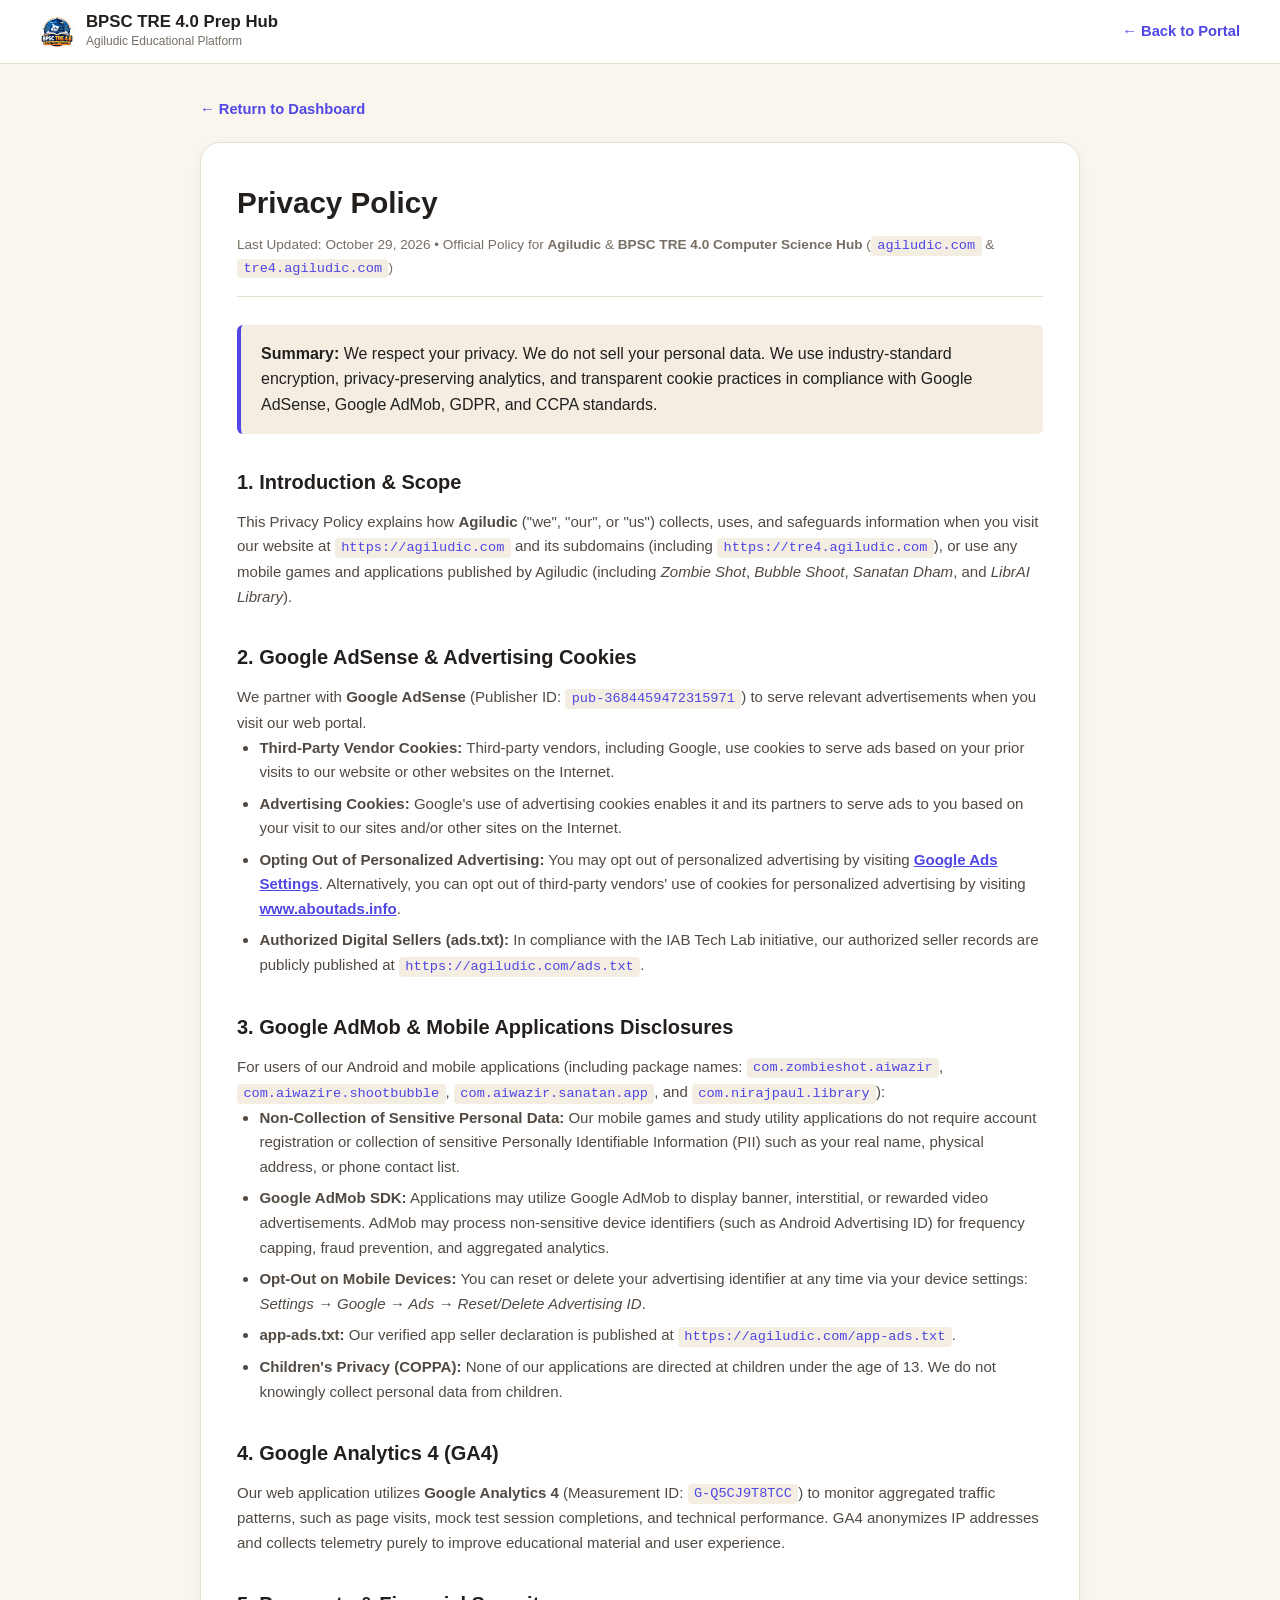
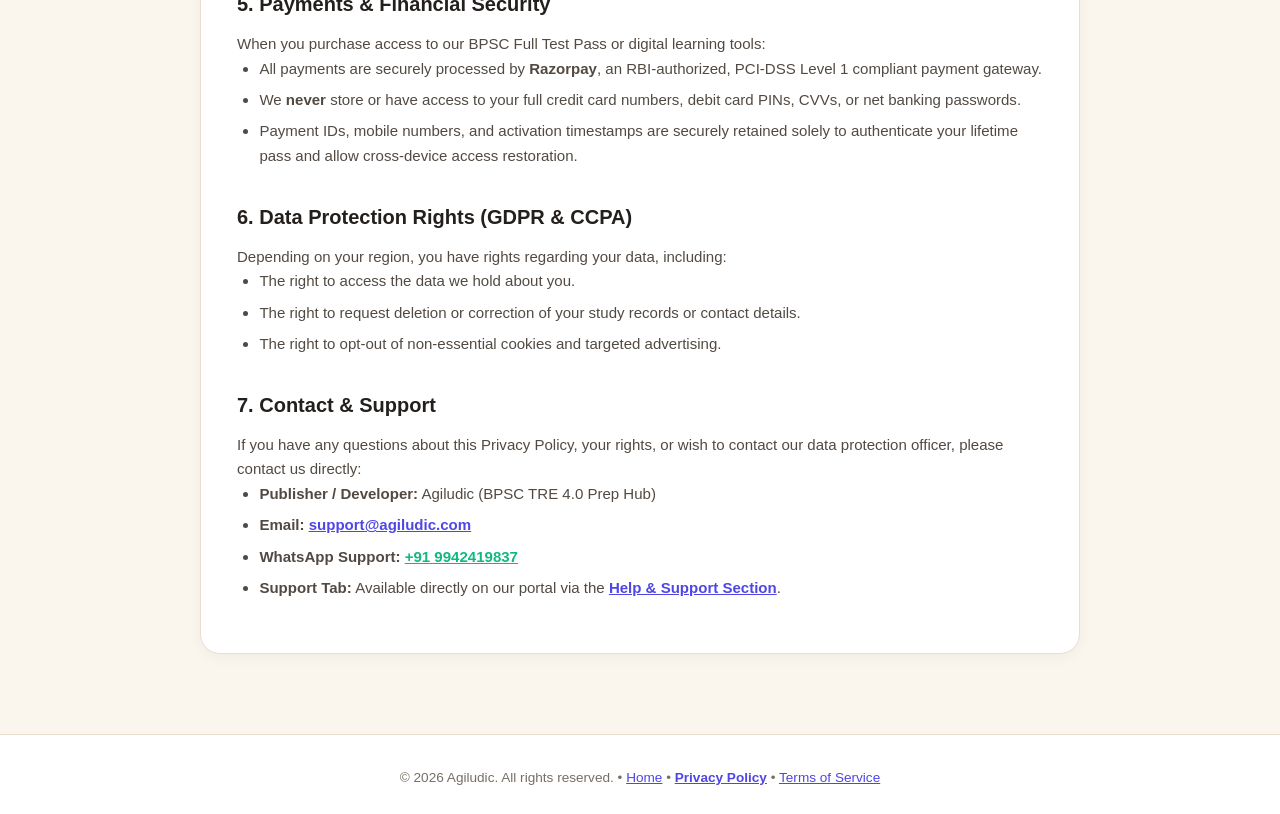
==== privacy.html @ 59f4d2ea "Add Privacy Policy, Terms & Conditions, app-ads.txt, and footer legal links for AdSense & AdMob comp" ====
<!DOCTYPE html>
<html lang="en" data-theme="warm">
<head>
  <meta charset="UTF-8">
  <meta name="viewport" content="width=device-width, initial-scale=1.0">
  <title>Privacy Policy — BPSC TRE 4.0 Prep Hub & Agiludic</title>
  <meta name="description" content="Privacy Policy, Google AdSense, AdMob, GDPR, and cookie disclosures for BPSC TRE 4.0 Computer Science Hub and Agiludic digital platforms.">
  <meta name="robots" content="index, follow">
  <link rel="canonical" href="https://tre4.agiludic.com/privacy.html">

  <!-- Google AdSense Verification Tag -->
  <script async src="https://pagead2.googlesyndication.com/pagead/js/adsbygoogle.js?client=ca-pub-3684459472315971"
       crossorigin="anonymous"></script>

  <!-- Google Analytics 4 (GA4) -->
  <script async src="https://www.googletagmanager.com/gtag/js?id=G-Q5CJ9T8TCC"></script>
  <script>
    window.dataLayer = window.dataLayer || [];
    function gtag(){dataLayer.push(arguments);}
    gtag('js', new Date());
    gtag('config', 'G-Q5CJ9T8TCC');
  </script>

  <link rel="icon" type="image/jpeg" href="assets/logo.jpg">
  <link rel="stylesheet" href="css/style.css">
  <style>
    .legal-container {
      max-width: 920px;
      margin: 2rem auto;
      padding: 0 1.25rem 3rem 1.25rem;
    }
    .legal-card {
      background: var(--bg-card);
      border: 1px solid var(--border-color);
      border-radius: var(--radius-lg, 12px);
      padding: 2.25rem;
      box-shadow: 0 4px 14px rgba(0,0,0,0.04);
    }
    .legal-card h1 {
      font-size: 1.85rem;
      font-weight: 800;
      color: var(--text-primary);
      margin-top: 0;
      margin-bottom: 0.5rem;
    }
    .legal-card .meta {
      font-size: 0.85rem;
      color: var(--text-muted);
      margin-bottom: 1.75rem;
      padding-bottom: 1rem;
      border-bottom: 1px solid var(--border-color);
    }
    .legal-card h2 {
      font-size: 1.25rem;
      font-weight: 700;
      color: var(--text-primary);
      margin-top: 2rem;
      margin-bottom: 0.75rem;
      display: flex;
      align-items: center;
      gap: 0.5rem;
    }
    .legal-card h3 {
      font-size: 1.05rem;
      font-weight: 600;
      color: var(--text-primary);
      margin-top: 1.25rem;
      margin-bottom: 0.4rem;
    }
    .legal-card p, .legal-card li {
      font-size: 0.94rem;
      line-height: 1.65;
      color: var(--text-secondary);
    }
    .legal-card ul {
      padding-left: 1.4rem;
      margin-bottom: 1rem;
    }
    .legal-card li {
      margin-bottom: 0.4rem;
    }
    .legal-card code {
      background: var(--bg-tertiary);
      padding: 0.15rem 0.4rem;
      border-radius: 4px;
      font-size: 0.85rem;
      color: var(--accent-primary);
    }
    .callout-box {
      background: var(--bg-tertiary);
      border-left: 4px solid var(--accent-primary);
      padding: 1rem 1.25rem;
      border-radius: 6px;
      margin: 1.25rem 0;
    }
    .back-nav-btn {
      display: inline-flex;
      align-items: center;
      gap: 0.5rem;
      color: var(--accent-primary);
      text-decoration: none;
      font-weight: 700;
      font-size: 0.92rem;
      margin-bottom: 1.25rem;
    }
    .back-nav-btn:hover {
      text-decoration: underline;
    }
  </style>
</head>
<body>

  <!-- Top Navigation Bar -->
  <header class="navbar" style="position: sticky; top: 0; z-index: 100; background: var(--bg-card); border-bottom: 1px solid var(--border-color); padding: 0.75rem 1.5rem;">
    <div style="max-width: 1200px; margin: 0 auto; display: flex; align-items: center; justify-content: space-between;">
      <a href="index.html" style="display: flex; align-items: center; gap: 0.75rem; text-decoration: none; color: var(--text-primary);">
        <img src="assets/logo.jpg" alt="Logo" style="width: 34px; height: 34px; border-radius: 8px; object-fit: cover;">
        <div>
          <div style="font-weight: 800; font-size: 1.05rem; line-height: 1.2;">BPSC TRE 4.0 Prep Hub</div>
          <div style="font-size: 0.75rem; color: var(--text-muted);">Agiludic Educational Platform</div>
        </div>
      </a>
      <a href="index.html" class="back-nav-btn" style="margin-bottom: 0;">&larr; Back to Portal</a>
    </div>
  </header>

  <main class="legal-container">
    <a href="index.html" class="back-nav-btn">&larr; Return to Dashboard</a>

    <div class="legal-card">
      <h1>Privacy Policy</h1>
      <div class="meta">
        Last Updated: October 29, 2026 • Official Policy for <strong>Agiludic</strong> &amp; <strong>BPSC TRE 4.0 Computer Science Hub</strong> (<code>agiludic.com</code> &amp; <code>tre4.agiludic.com</code>)
      </div>

      <div class="callout-box">
        <strong>Summary:</strong> We respect your privacy. We do not sell your personal data. We use industry-standard encryption, privacy-preserving analytics, and transparent cookie practices in compliance with Google AdSense, Google AdMob, GDPR, and CCPA standards.
      </div>

      <h2>1. Introduction &amp; Scope</h2>
      <p>
        This Privacy Policy explains how <strong>Agiludic</strong> ("we", "our", or "us") collects, uses, and safeguards information when you visit our website at <code>https://agiludic.com</code> and its subdomains (including <code>https://tre4.agiludic.com</code>), or use any mobile games and applications published by Agiludic (including <em>Zombie Shot</em>, <em>Bubble Shoot</em>, <em>Sanatan Dham</em>, and <em>LibrAI Library</em>).
      </p>

      <h2>2. Google AdSense &amp; Advertising Cookies</h2>
      <p>
        We partner with <strong>Google AdSense</strong> (Publisher ID: <code>pub-3684459472315971</code>) to serve relevant advertisements when you visit our web portal.
      </p>
      <ul>
        <li><strong>Third-Party Vendor Cookies:</strong> Third-party vendors, including Google, use cookies to serve ads based on your prior visits to our website or other websites on the Internet.</li>
        <li><strong>Advertising Cookies:</strong> Google's use of advertising cookies enables it and its partners to serve ads to you based on your visit to our sites and/or other sites on the Internet.</li>
        <li><strong>Opting Out of Personalized Advertising:</strong> You may opt out of personalized advertising by visiting <a href="https://www.google.com/settings/ads" target="_blank" rel="noopener noreferrer" style="color:var(--accent-primary); font-weight:600;">Google Ads Settings</a>. Alternatively, you can opt out of third-party vendors' use of cookies for personalized advertising by visiting <a href="https://www.aboutads.info/choices/" target="_blank" rel="noopener noreferrer" style="color:var(--accent-primary); font-weight:600;">www.aboutads.info</a>.</li>
        <li><strong>Authorized Digital Sellers (ads.txt):</strong> In compliance with the IAB Tech Lab initiative, our authorized seller records are publicly published at <code>https://agiludic.com/ads.txt</code>.</li>
      </ul>

      <h2>3. Google AdMob &amp; Mobile Applications Disclosures</h2>
      <p>
        For users of our Android and mobile applications (including package names: <code>com.zombieshot.aiwazir</code>, <code>com.aiwazire.shootbubble</code>, <code>com.aiwazir.sanatan.app</code>, and <code>com.nirajpaul.library</code>):
      </p>
      <ul>
        <li><strong>Non-Collection of Sensitive Personal Data:</strong> Our mobile games and study utility applications do not require account registration or collection of sensitive Personally Identifiable Information (PII) such as your real name, physical address, or phone contact list.</li>
        <li><strong>Google AdMob SDK:</strong> Applications may utilize Google AdMob to display banner, interstitial, or rewarded video advertisements. AdMob may process non-sensitive device identifiers (such as Android Advertising ID) for frequency capping, fraud prevention, and aggregated analytics.</li>
        <li><strong>Opt-Out on Mobile Devices:</strong> You can reset or delete your advertising identifier at any time via your device settings: <em>Settings &rarr; Google &rarr; Ads &rarr; Reset/Delete Advertising ID</em>.</li>
        <li><strong>app-ads.txt:</strong> Our verified app seller declaration is published at <code>https://agiludic.com/app-ads.txt</code>.</li>
        <li><strong>Children's Privacy (COPPA):</strong> None of our applications are directed at children under the age of 13. We do not knowingly collect personal data from children.</li>
      </ul>

      <h2>4. Google Analytics 4 (GA4)</h2>
      <p>
        Our web application utilizes <strong>Google Analytics 4</strong> (Measurement ID: <code>G-Q5CJ9T8TCC</code>) to monitor aggregated traffic patterns, such as page visits, mock test session completions, and technical performance. GA4 anonymizes IP addresses and collects telemetry purely to improve educational material and user experience.
      </p>

      <h2>5. Payments &amp; Financial Security</h2>
      <p>
        When you purchase access to our BPSC Full Test Pass or digital learning tools:
      </p>
      <ul>
        <li>All payments are securely processed by <strong>Razorpay</strong>, an RBI-authorized, PCI-DSS Level 1 compliant payment gateway.</li>
        <li>We <strong>never</strong> store or have access to your full credit card numbers, debit card PINs, CVVs, or net banking passwords.</li>
        <li>Payment IDs, mobile numbers, and activation timestamps are securely retained solely to authenticate your lifetime pass and allow cross-device access restoration.</li>
      </ul>

      <h2>6. Data Protection Rights (GDPR &amp; CCPA)</h2>
      <p>
        Depending on your region, you have rights regarding your data, including:
      </p>
      <ul>
        <li>The right to access the data we hold about you.</li>
        <li>The right to request deletion or correction of your study records or contact details.</li>
        <li>The right to opt-out of non-essential cookies and targeted advertising.</li>
      </ul>

      <h2>7. Contact &amp; Support</h2>
      <p>
        If you have any questions about this Privacy Policy, your rights, or wish to contact our data protection officer, please contact us directly:
      </p>
      <ul>
        <li><strong>Publisher / Developer:</strong> Agiludic (BPSC TRE 4.0 Prep Hub)</li>
        <li><strong>Email:</strong> <a href="mailto:support@agiludic.com" style="color:var(--accent-primary); font-weight:600;">support@agiludic.com</a></li>
        <li><strong>WhatsApp Support:</strong> <a href="https://wa.me/919942419837" target="_blank" rel="noopener noreferrer" style="color:#10b981; font-weight:700;">+91 9942419837</a></li>
        <li><strong>Support Tab:</strong> Available directly on our portal via the <a href="index.html#support" style="color:var(--accent-primary); font-weight:600;">Help &amp; Support Section</a>.</li>
      </ul>
    </div>
  </main>

  <footer class="footer" style="text-align: center; padding: 2rem 1rem; border-top: 1px solid var(--border-color); color: var(--text-muted); font-size: 0.85rem;">
    <div>&copy; 2026 Agiludic. All rights reserved. • <a href="index.html" style="color:var(--accent-primary);">Home</a> • <a href="privacy.html" style="color:var(--accent-primary); font-weight:600;">Privacy Policy</a> • <a href="terms.html" style="color:var(--accent-primary);">Terms of Service</a></div>
  </footer>

</body>
</html>
---- css/style.css ----
/* ==========================================================================
   BPSC TRE 4.0 Computer Science — Master Dashboard Stylesheet
   Warm Light Eye-Care Mode (Default) + Night Mode (Dark)
   Engineered for multi-hour sustained student study sessions without eye fatigue
   ========================================================================== */

:root,
[data-theme="warm"],
[data-theme="light"] {
  --font-sans: 'Inter', -apple-system, BlinkMacSystemFont, 'Segoe UI', Roboto, Helvetica, Arial, sans-serif;
  --font-mono: 'JetBrains Mono', 'Fira Code', Consolas, Monaco, monospace;

  /* Warm Light Eye-Care Study Palette (Default)
     Soft warm parchment/linen tone (like Kindle Sepia/Warm filter)
     Eliminates high-energy blue-light glare for prolonged reading */
  --bg-primary: #faf6ee;
  --bg-secondary: #ffffff;
  --bg-tertiary: #f3ede2;
  --bg-card: #ffffff;
  --bg-card-hover: #fdfbf7;
  --border-color: #e8dfd1;
  --border-highlight: rgba(99, 102, 241, 0.4);

  --text-primary: #231f1d;
  --text-secondary: #524a42;
  --text-muted: #786e64;
  --text-dim: #a39789;

  --accent-primary: #4f46e5;
  --accent-primary-hover: #4338ca;
  --accent-glow: rgba(79, 70, 229, 0.12);

  --tier-1-color: #be123c;
  --tier-1-bg: #ffe4e6;
  --tier-1-border: #fecdd3;

  --tier-2-color: #b45309;
  --tier-2-bg: #fef3c7;
  --tier-2-border: #fde68a;

  --tier-3-color: #047857;
  --tier-3-bg: #d1fae5;
  --tier-3-border: #a7f3d0;

  --radius-sm: 8px;
  --radius-md: 14px;
  --radius-lg: 20px;
  --radius-full: 9999px;

  --shadow-sm: 0 2px 8px rgba(35, 31, 29, 0.05);
  --shadow-md: 0 8px 24px rgba(35, 31, 29, 0.08);
  --shadow-glow: 0 0 25px rgba(79, 70, 229, 0.12);

  --transition: all 0.2s cubic-bezier(0.16, 1, 0.3, 1);
}

/* Dark Night Theme Overrides (Optional toggle for late night study) */
[data-theme="dark"] {
  --bg-primary: #0b1120;
  --bg-secondary: #0f172a;
  --bg-tertiary: #1e293b;
  --bg-card: rgba(30, 41, 59, 0.7);
  --bg-card-hover: rgba(51, 65, 85, 0.8);
  --border-color: rgba(148, 163, 184, 0.15);
  --border-highlight: rgba(99, 102, 241, 0.4);

  --text-primary: #f8fafc;
  --text-secondary: #cbd5e1;
  --text-muted: #94a3b8;
  --text-dim: #64748b;

  --accent-primary: #6366f1;
  --accent-primary-hover: #4f46e5;
  --accent-glow: rgba(99, 102, 241, 0.25);

  --tier-1-color: #f43f5e;
  --tier-1-bg: rgba(244, 63, 94, 0.12);
  --tier-1-border: rgba(244, 63, 94, 0.35);

  --tier-2-color: #fbbf24;
  --tier-2-bg: rgba(251, 191, 36, 0.12);
  --tier-2-border: rgba(251, 191, 36, 0.35);

  --tier-3-color: #34d399;
  --tier-3-bg: rgba(52, 211, 153, 0.12);
  --tier-3-border: rgba(52, 211, 153, 0.35);

  --shadow-sm: 0 2px 8px rgba(0, 0, 0, 0.2);
  --shadow-md: 0 8px 24px rgba(0, 0, 0, 0.3);
  --shadow-glow: 0 0 30px var(--accent-glow);
}

/* Reset & Base */
*, *::before, *::after {
  box-sizing: border-box;
  margin: 0;
  padding: 0;
}

body {
  font-family: var(--font-sans);
  background-color: var(--bg-primary);
  color: var(--text-primary);
  line-height: 1.6;
  min-height: 100vh;
  transition: background-color 0.3s ease, color 0.3s ease;
  overflow-x: hidden;
}

/* Top Sticky Navigation */
.navbar {
  position: sticky;
  top: 0;
  z-index: 50;
  background: rgba(255, 253, 249, 0.94);
  border-bottom: 1px solid var(--border-color);
  backdrop-filter: blur(12px);
  -webkit-backdrop-filter: blur(12px);
}

[data-theme="dark"] .navbar {
  background: rgba(15, 23, 42, 0.94);
}

/* Navigation Tabs Bar (tre4ct.aiwazir.com style) */
.nav-tabs-bar {
  background: var(--bg-secondary);
  border-bottom: 1px solid var(--border-color);
  overflow-x: auto;
  white-space: nowrap;
  -webkit-overflow-scrolling: touch;
  scrollbar-width: thin;
  position: sticky;
  top: 61px;
  z-index: 45;
  backdrop-filter: blur(12px);
  -webkit-backdrop-filter: blur(12px);
}

.nav-tabs-bar::-webkit-scrollbar {
  height: 3px;
}

.nav-tabs-bar::-webkit-scrollbar-thumb {
  background: var(--border-color);
  border-radius: 3px;
}

.nav-tabs-container {
  max-width: 1300px;
  margin: 0 auto;
  padding: 0 1.25rem;
  display: flex;
  gap: 0.25rem;
}

.nav-tab-btn {
  background: none;
  border: none;
  color: var(--text-muted);
  padding: 0.85rem 1.15rem;
  font-size: 0.88rem;
  font-weight: 700;
  cursor: pointer;
  display: inline-flex;
  align-items: center;
  gap: 0.5rem;
  border-bottom: 3px solid transparent;
  transition: var(--transition);
  font-family: inherit;
  white-space: nowrap;
}

.nav-tab-btn:hover {
  color: var(--text-primary);
  background: var(--bg-tertiary);
}

.nav-tab-btn.active {
  color: var(--accent-primary);
  border-bottom-color: var(--accent-primary);
  background: transparent;
}

.nav-badge-pill {
  font-size: 0.68rem;
  padding: 0.1rem 0.45rem;
  border-radius: var(--radius-full);
  background: var(--accent-primary);
  color: #ffffff;
  font-weight: 800;
}

/* Red Marked Text for Navigation Tabs and Cards */
.tab-red-mark {
  color: #dc2626 !important;
  font-weight: 800;
  display: inline;
}

[data-theme="dark"] .tab-red-mark {
  color: #ef4444 !important;
}

/* Tab Panes */
.tab-pane {
  display: none;
  animation: fadeInPane 0.2s ease-out;
}

.tab-pane.active {
  display: block;
}

@keyframes fadeInPane {
  from { opacity: 0; transform: translateY(5px); }
  to { opacity: 1; transform: translateY(0); }
}

/* Teacher Cadre Ribbon (from tre4ct) */
.teacher-cadre-ribbon {
  background: linear-gradient(135deg, #f7f0e4, #fbf6ec);
  border: 1px solid #e5d7c3;
  border-radius: var(--radius-md);
  padding: 0.85rem 1.25rem;
  margin-bottom: 1.5rem;
  display: flex;
  align-items: center;
  justify-content: space-between;
  flex-wrap: wrap;
  gap: 0.75rem;
}

[data-theme="dark"] .teacher-cadre-ribbon {
  background: linear-gradient(135deg, rgba(99, 102, 241, 0.12), rgba(168, 85, 247, 0.12));
  border-color: rgba(99, 102, 241, 0.3);
}

.cadre-badge-group {
  display: flex;
  align-items: center;
  gap: 0.5rem;
  flex-wrap: wrap;
}

.cadre-badge {
  background: var(--bg-secondary);
  border: 1px solid var(--border-color);
  color: var(--text-secondary);
  padding: 0.25rem 0.65rem;
  border-radius: var(--radius-sm);
  font-size: 0.78rem;
  font-weight: 700;
  display: inline-flex;
  align-items: center;
  gap: 0.35rem;
}

.cadre-badge.highlight {
  background: #d1fae5;
  border-color: #a7f3d0;
  color: #047857;
}

[data-theme="dark"] .cadre-badge.highlight {
  background: rgba(16, 185, 129, 0.2);
  border-color: rgba(16, 185, 129, 0.4);
  color: #34d399;
}

.nav-container {
  max-width: 1300px;
  margin: 0 auto;
  padding: 0.85rem 1.25rem;
  display: flex;
  align-items: center;
  justify-content: space-between;
  gap: 1rem;
}

.brand {
  display: flex;
  align-items: center;
  gap: 0.75rem;
  text-decoration: none;
  color: inherit;
}

.brand-icon {
  width: 44px;
  height: 44px;
  border-radius: var(--radius-md);
  overflow: hidden;
  display: flex;
  align-items: center;
  justify-content: center;
  flex-shrink: 0;
  box-shadow: 0 4px 12px rgba(0, 0, 0, 0.2);
  border: 1px solid var(--border-color);
}

.brand-icon img,
.brand-logo-img {
  width: 100%;
  height: 100%;
  object-fit: cover;
  display: block;
}

.brand-title {
  font-size: 1.05rem;
  font-weight: 800;
  letter-spacing: -0.02em;
  line-height: 1.2;
}

.brand-badge {
  display: inline-block;
  font-size: 0.68rem;
  font-weight: 700;
  padding: 0.15rem 0.5rem;
  border-radius: var(--radius-full);
  background: var(--tier-1-bg);
  color: var(--tier-1-color);
  border: 1px solid var(--tier-1-border);
  text-transform: uppercase;
  letter-spacing: 0.05em;
}

.eye-care-pill {
  display: inline-flex;
  align-items: center;
  gap: 0.35rem;
  font-size: 0.7rem;
  font-weight: 700;
  padding: 0.2rem 0.6rem;
  border-radius: var(--radius-full);
  background: #f4ece0;
  color: #78350f;
  border: 1px solid #e2d2be;
  margin-left: 0.5rem;
}

[data-theme="dark"] .eye-care-pill {
  background: rgba(99, 102, 241, 0.15);
  color: #a5b4fc;
  border-color: rgba(99, 102, 241, 0.3);
}

.nav-actions {
  display: flex;
  align-items: center;
  gap: 0.65rem;
}

.btn {
  display: inline-flex;
  align-items: center;
  justify-content: center;
  gap: 0.45rem;
  padding: 0.5rem 0.95rem;
  font-size: 0.82rem;
  font-weight: 600;
  border-radius: var(--radius-sm);
  border: 1px solid transparent;
  cursor: pointer;
  transition: var(--transition);
  text-decoration: none;
  font-family: inherit;
}

.btn-primary {
  background: var(--accent-primary);
  color: #ffffff;
  box-shadow: 0 4px 14px rgba(79, 70, 229, 0.25);
}

.btn-primary:hover {
  background: var(--accent-primary-hover);
  transform: translateY(-1px);
}

.btn-outline {
  background: var(--bg-secondary);
  color: var(--text-primary);
  border-color: var(--border-color);
}

.btn-outline:hover {
  border-color: var(--text-muted);
  background: var(--bg-card-hover);
}

.btn-warm-active {
  background: #fbf5e6;
  border-color: #ebdcb9;
  color: #92400e;
}

.btn-icon {
  padding: 0.5rem;
  width: 38px;
  height: 38px;
  border-radius: var(--radius-sm);
  display: inline-flex;
  align-items: center;
  justify-content: center;
}

/* Hero Section */
.hero-section {
  position: relative;
  background: linear-gradient(180deg, #f4ede1 0%, var(--bg-primary) 100%);
  border-bottom: 1px solid var(--border-color);
  padding: 2.5rem 1.25rem 2rem;
}

[data-theme="dark"] .hero-section {
  background: linear-gradient(180deg, var(--bg-secondary) 0%, var(--bg-primary) 100%);
}

.hero-container {
  max-width: 1300px;
  margin: 0 auto;
}

.hero-header {
  text-align: center;
  max-width: 850px;
  margin: 0 auto 2rem;
}

.hero-tag {
  display: inline-flex;
  align-items: center;
  gap: 0.5rem;
  font-size: 0.75rem;
  font-weight: 700;
  padding: 0.35rem 0.85rem;
  border-radius: var(--radius-full);
  background: #efe4d3;
  color: #854d0e;
  border: 1px solid #dfcfb8;
  margin-bottom: 1rem;
  text-transform: uppercase;
  letter-spacing: 0.05em;
}

[data-theme="dark"] .hero-tag {
  background: rgba(99, 102, 241, 0.15);
  color: #818cf8;
  border-color: rgba(99, 102, 241, 0.3);
}

.hero-title {
  font-size: 2.25rem;
  font-weight: 900;
  letter-spacing: -0.03em;
  line-height: 1.2;
  margin-bottom: 0.75rem;
  background: linear-gradient(135deg, #1f1b18 20%, #4b4138 100%);
  -webkit-background-clip: text;
  -webkit-text-fill-color: transparent;
}

[data-theme="dark"] .hero-title {
  background: linear-gradient(135deg, #ffffff 30%, #94a3b8 100%);
  -webkit-background-clip: text;
  -webkit-text-fill-color: transparent;
}

.hero-subtitle {
  font-size: 0.95rem;
  color: var(--text-secondary);
  line-height: 1.6;
}

/* 3-Part Exam Framework Cards */
.exam-cards-grid {
  display: grid;
  grid-template-columns: repeat(auto-fit, minmax(280px, 1fr));
  gap: 1rem;
  margin-bottom: 2rem;
}

.exam-card {
  background: var(--bg-card);
  border: 1px solid var(--border-color);
  border-radius: var(--radius-md);
  padding: 1.25rem;
  transition: var(--transition);
  box-shadow: var(--shadow-sm);
}

.exam-card:hover {
  border-color: var(--border-highlight);
  transform: translateY(-2px);
  box-shadow: var(--shadow-md);
}

.exam-card.decisive {
  border-color: #fecdd3;
  background: linear-gradient(135deg, #ffffff 0%, #fff1f2 100%);
}

[data-theme="dark"] .exam-card.decisive {
  border-color: rgba(244, 63, 94, 0.4);
  background: linear-gradient(135deg, rgba(30, 41, 59, 0.8) 0%, rgba(244, 63, 94, 0.08) 100%);
}

.exam-card-header {
  display: flex;
  align-items: center;
  justify-content: space-between;
  margin-bottom: 0.5rem;
}

.exam-card-title {
  font-size: 0.85rem;
  font-weight: 700;
  color: var(--text-muted);
  text-transform: uppercase;
  letter-spacing: 0.05em;
}

.exam-card-marks {
  font-size: 1.6rem;
  font-weight: 900;
  color: var(--text-primary);
  line-height: 1;
}

.exam-card.decisive .exam-card-marks {
  color: var(--tier-1-color);
}

.exam-card-desc {
  font-size: 0.8rem;
  color: var(--text-secondary);
  margin-top: 0.5rem;
}

/* Master Progress Widget */
.progress-widget {
  background: var(--bg-secondary);
  border: 1px solid var(--border-color);
  border-radius: var(--radius-md);
  padding: 1rem 1.5rem;
  display: flex;
  align-items: center;
  justify-content: space-between;
  flex-wrap: wrap;
  gap: 1rem;
  box-shadow: var(--shadow-sm);
}

.progress-info {
  display: flex;
  align-items: center;
  gap: 1rem;
}

.progress-percentage {
  font-size: 1.8rem;
  font-weight: 900;
  color: var(--accent-primary);
  line-height: 1;
}

.progress-label {
  font-size: 0.85rem;
  font-weight: 700;
  color: var(--text-primary);
}

.progress-sub {
  font-size: 0.75rem;
  color: var(--text-muted);
}

.progress-bar-track {
  flex: 1;
  min-width: 220px;
  height: 10px;
  background: var(--bg-tertiary);
  border-radius: var(--radius-full);
  overflow: hidden;
  position: relative;
}

.progress-bar-fill {
  height: 100%;
  width: 0%;
  background: linear-gradient(90deg, #4f46e5, #e11d48);
  border-radius: var(--radius-full);
  transition: width 0.4s ease;
}

/* Main Dashboard Layout */
.main-container {
  max-width: 1300px;
  margin: 0 auto;
  padding: 2rem 1.25rem 4rem;
}

/* Search & Filter Toolbar */
.toolbar-section {
  position: relative;
  background: var(--bg-primary);
  padding: 0.5rem 0 1rem;
  margin-bottom: 1.5rem;
  border-bottom: 1px solid var(--border-color);
}

.toolbar-grid {
  display: flex;
  flex-direction: column;
  gap: 0.85rem;
}

.section-title-wrap {
  display: flex;
  align-items: center;
  justify-content: space-between;
  flex-wrap: wrap;
  gap: 0.5rem;
}

.section-main-heading {
  font-size: 1.45rem;
  font-weight: 800;
  color: var(--text-primary);
  letter-spacing: -0.02em;
  line-height: 1.3;
}

.search-box-wrapper {
  position: relative;
  width: 100%;
}

.search-icon {
  position: absolute;
  left: 1rem;
  top: 50%;
  transform: translateY(-50%);
  color: var(--text-muted);
  pointer-events: none;
}

.search-input {
  width: 100%;
  padding: 0.75rem 1rem 0.75rem 2.85rem;
  font-size: 0.9rem;
  background: var(--bg-secondary);
  border: 1px solid var(--border-color);
  border-radius: var(--radius-md);
  color: var(--text-primary);
  outline: none;
  transition: var(--transition);
  font-family: inherit;
}

.search-input:focus {
  border-color: var(--accent-primary);
  box-shadow: 0 0 0 3px var(--accent-glow);
}

.search-clear-btn {
  position: absolute;
  right: 0.75rem;
  top: 50%;
  transform: translateY(-50%);
  background: none;
  border: none;
  color: var(--text-muted);
  cursor: pointer;
  padding: 0.25rem 0.5rem;
  font-size: 0.85rem;
}

/* Filter Pills */
.filter-pills-container {
  display: flex;
  align-items: center;
  gap: 0.5rem;
  overflow-x: auto;
  padding-bottom: 0.25rem;
  scrollbar-width: none;
}

.filter-pills-container::-webkit-scrollbar {
  display: none;
}

.filter-pill {
  padding: 0.45rem 0.95rem;
  font-size: 0.78rem;
  font-weight: 700;
  border-radius: var(--radius-full);
  border: 1px solid var(--border-color);
  background: var(--bg-secondary);
  color: var(--text-secondary);
  cursor: pointer;
  white-space: nowrap;
  transition: var(--transition);
  font-family: inherit;
}

.filter-pill:hover {
  background: var(--bg-tertiary);
  color: var(--text-primary);
}

.filter-pill.active {
  background: var(--accent-primary);
  color: #ffffff;
  border-color: var(--accent-primary);
  box-shadow: 0 2px 10px rgba(79, 70, 229, 0.3);
}

.filter-pill.tier-1-pill.active {
  background: var(--tier-1-color);
  border-color: var(--tier-1-color);
  color: #ffffff;
  box-shadow: 0 2px 10px rgba(190, 18, 60, 0.3);
}

.filter-pill.tier-2-pill.active {
  background: var(--tier-2-color);
  border-color: var(--tier-2-color);
  color: #ffffff;
  box-shadow: 0 2px 10px rgba(180, 83, 9, 0.3);
}

.filter-pill.tier-3-pill.active {
  background: var(--tier-3-color);
  border-color: var(--tier-3-color);
  color: #ffffff;
  box-shadow: 0 2px 10px rgba(4, 120, 87, 0.3);
}

/* Unit Cards */
.units-container {
  display: flex;
  flex-direction: column;
  gap: 1.25rem;
}

.unit-card {
  background: var(--bg-secondary);
  border: 1px solid var(--border-color);
  border-radius: var(--radius-md);
  overflow: hidden;
  transition: var(--transition);
  box-shadow: var(--shadow-sm);
}

.unit-card:hover {
  border-color: var(--border-highlight);
}

.unit-card.tier-1 {
  border-left: 5px solid var(--tier-1-color);
}

.unit-card.tier-2 {
  border-left: 5px solid var(--tier-2-color);
}

.unit-card.tier-3 {
  border-left: 5px solid var(--tier-3-color);
}

.unit-header {
  padding: 1.25rem 1.5rem;
  display: flex;
  align-items: center;
  justify-content: space-between;
  gap: 1rem;
  cursor: pointer;
  user-select: none;
  background: var(--bg-secondary);
  transition: background-color 0.15s ease;
}

.unit-header:hover {
  background: var(--bg-card-hover);
}

.unit-title-group {
  display: flex;
  align-items: center;
  gap: 1rem;
  flex: 1;
}

.unit-number-badge {
  width: 44px;
  height: 44px;
  border-radius: var(--radius-md);
  background: var(--bg-tertiary);
  display: flex;
  align-items: center;
  justify-content: center;
  font-size: 1.15rem;
  font-weight: 800;
  color: var(--text-primary);
  flex-shrink: 0;
  border: 1px solid var(--border-color);
}

.tier-1 .unit-number-badge {
  background: var(--tier-1-bg);
  color: var(--tier-1-color);
  border-color: var(--tier-1-border);
}

.tier-2 .unit-number-badge {
  background: var(--tier-2-bg);
  color: var(--tier-2-color);
  border-color: var(--tier-2-border);
}

.tier-3 .unit-number-badge {
  background: var(--tier-3-bg);
  color: var(--tier-3-color);
  border-color: var(--tier-3-border);
}

.unit-text-meta {
  flex: 1;
}

.unit-top-badges {
  display: flex;
  align-items: center;
  gap: 0.5rem;
  flex-wrap: wrap;
  margin-bottom: 0.25rem;
}

.badge-tag {
  font-size: 0.68rem;
  font-weight: 700;
  padding: 0.15rem 0.5rem;
  border-radius: var(--radius-full);
  text-transform: uppercase;
}

.badge-tier-1 {
  background: var(--tier-1-bg);
  color: var(--tier-1-color);
  border: 1px solid var(--tier-1-border);
}

.badge-tier-2 {
  background: var(--tier-2-bg);
  color: var(--tier-2-color);
  border: 1px solid var(--tier-2-border);
}

.badge-tier-3 {
  background: var(--tier-3-bg);
  color: var(--tier-3-color);
  border: 1px solid var(--tier-3-border);
}

.badge-weightage {
  background: var(--bg-tertiary);
  color: var(--text-secondary);
  border: 1px solid var(--border-color);
}

.badge-tre {
  background: #fee2e2;
  color: #dc2626;
  border: 1px solid #fca5a5;
  font-weight: 800;
  letter-spacing: 0.03em;
}

[data-theme="dark"] .badge-tre {
  background: rgba(239, 68, 68, 0.16);
  color: #ef4444;
  border-color: rgba(239, 68, 68, 0.4);
  font-weight: 800;
}

.unit-heading {
  font-size: 1.15rem;
  font-weight: 800;
  color: var(--text-primary);
  line-height: 1.3;
}

.unit-summary {
  font-size: 0.8rem;
  color: var(--text-muted);
  margin-top: 0.2rem;
}

.unit-controls {
  display: flex;
  align-items: center;
  gap: 1rem;
}

.unit-progress-pill {
  font-size: 0.75rem;
  font-weight: 700;
  color: var(--text-muted);
  background: var(--bg-tertiary);
  padding: 0.25rem 0.65rem;
  border-radius: var(--radius-full);
  border: 1px solid var(--border-color);
  white-space: nowrap;
}

.chevron-icon {
  font-size: 1.25rem;
  color: var(--text-muted);
  transition: transform 0.3s ease;
}

.unit-card.open .chevron-icon {
  transform: rotate(180deg);
}

/* Collapsible Content Area */
.unit-body {
  display: none;
  padding: 0 1.5rem 1.5rem;
  border-top: 1px solid var(--border-color);
  background: var(--bg-secondary);
}

.unit-card.open .unit-body {
  display: block;
  animation: fadeIn 0.2s ease-out;
}

@keyframes fadeIn {
  from { opacity: 0; transform: translateY(-4px); }
  to { opacity: 1; transform: translateY(0); }
}

/* Pedagogy Callout (Warm Paper / Golden honey in Light Mode) */
.pedagogy-callout {
  margin: 1.25rem 0 1rem;
  background: #fbf5e8;
  border: 1px solid #ebdcb9;
  border-radius: var(--radius-sm);
  padding: 0.75rem 1rem;
  font-size: 0.82rem;
  color: #78350f;
  display: flex;
  align-items: flex-start;
  gap: 0.5rem;
  line-height: 1.5;
}

[data-theme="dark"] .pedagogy-callout {
  background: rgba(99, 102, 241, 0.08);
  border-color: rgba(99, 102, 241, 0.25);
  color: #a5b4fc;
}

/* Chapters & Subtopics */
.chapter-block {
  margin-top: 1.25rem;
  background: var(--bg-tertiary);
  border: 1px solid var(--border-color);
  border-radius: var(--radius-sm);
  padding: 1rem;
}

.chapter-title {
  font-size: 0.92rem;
  font-weight: 700;
  color: var(--text-primary);
  margin-bottom: 0.75rem;
  display: flex;
  align-items: center;
  justify-content: space-between;
}

.topics-checklist {
  list-style: none;
  display: flex;
  flex-direction: column;
  gap: 0.5rem;
}

.topic-item {
  display: flex;
  align-items: flex-start;
  gap: 0.75rem;
  font-size: 0.84rem;
  color: var(--text-secondary);
  padding: 0.35rem 0.5rem;
  border-radius: var(--radius-sm);
  transition: var(--transition);
}

.topic-item:hover {
  background: rgba(0, 0, 0, 0.035);
}

[data-theme="dark"] .topic-item:hover {
  background: rgba(255, 255, 255, 0.035);
}

.topic-checkbox {
  margin-top: 0.25rem;
  width: 17px;
  height: 17px;
  accent-color: var(--accent-primary);
  cursor: pointer;
  flex-shrink: 0;
}

.topic-text {
  flex: 1;
  line-height: 1.45;
}

.topic-item.completed .topic-text {
  text-decoration: line-through;
  color: var(--text-dim);
}

/* Quick Reference Modal */
.modal-backdrop {
  position: fixed;
  inset: 0;
  z-index: 100;
  background: rgba(35, 31, 29, 0.65);
  backdrop-filter: blur(8px);
  display: none;
  align-items: center;
  justify-content: center;
  padding: 1rem;
}

[data-theme="dark"] .modal-backdrop {
  background: rgba(0, 0, 0, 0.75);
}

.modal-backdrop.open {
  display: flex;
}

.modal-box {
  background: var(--bg-secondary);
  border: 1px solid var(--border-color);
  border-radius: var(--radius-lg);
  max-width: 800px;
  width: 100%;
  max-height: 85vh;
  overflow-y: auto;
  padding: 1.75rem;
  box-shadow: var(--shadow-md);
  position: relative;
}

.modal-header {
  display: flex;
  align-items: center;
  justify-content: space-between;
  margin-bottom: 1.25rem;
  padding-bottom: 0.75rem;
  border-bottom: 1px solid var(--border-color);
}

.modal-title {
  font-size: 1.25rem;
  font-weight: 800;
}

.close-btn {
  background: none;
  border: none;
  color: var(--text-muted);
  font-size: 1.5rem;
  cursor: pointer;
  padding: 0.25rem;
}

/* Cutoff Table */
.data-table {
  width: 100%;
  border-collapse: collapse;
  font-size: 0.82rem;
  margin: 1rem 0;
}

.data-table th, .data-table td {
  padding: 0.65rem 0.85rem;
  border: 1px solid var(--border-color);
  text-align: left;
}

.data-table th {
  background: var(--bg-tertiary);
  color: var(--text-primary);
  font-weight: 700;
}

/* Footer */
.footer {
  background: var(--bg-secondary);
  border-top: 1px solid var(--border-color);
  padding: 2.5rem 1.25rem;
  text-align: center;
  font-size: 0.8rem;
  color: var(--text-muted);
}

.footer-links {
  display: flex;
  align-items: center;
  justify-content: center;
  gap: 1.5rem;
  margin-top: 0.75rem;
  flex-wrap: wrap;
}

.footer-link {
  color: var(--text-secondary);
  text-decoration: none;
}

.footer-link:hover {
  color: var(--accent-primary);
}

/* ==========================================================================
   NCERT Digital Companion Library Styles
   ========================================================================== */

.ncert-section {
  margin-top: 3.5rem;
  padding-top: 2rem;
  border-top: 2px dashed var(--border-color);
}

.ncert-section-header {
  margin-bottom: 1.5rem;
}

.ncert-main-title {
  font-size: 1.6rem;
  font-weight: 800;
  color: var(--text-primary);
  display: flex;
  align-items: center;
  gap: 0.6rem;
  line-height: 1.3;
}

.ncert-sub-title {
  font-size: 0.88rem;
  color: var(--text-secondary);
  margin-top: 0.35rem;
}

.ncert-filter-bar {
  display: flex;
  align-items: center;
  gap: 0.5rem;
  overflow-x: auto;
  padding-bottom: 0.5rem;
  margin-bottom: 1.5rem;
}

.btn-ncert-filter {
  padding: 0.45rem 0.95rem;
  font-size: 0.78rem;
  font-weight: 700;
  border-radius: var(--radius-full);
  border: 1px solid var(--border-color);
  background: var(--bg-secondary);
  color: var(--text-secondary);
  cursor: pointer;
  white-space: nowrap;
  transition: var(--transition);
  font-family: inherit;
}

.btn-ncert-filter:hover {
  background: var(--bg-tertiary);
  color: var(--text-primary);
}

.btn-ncert-filter.active {
  background: var(--accent-primary);
  color: #ffffff;
  border-color: var(--accent-primary);
  box-shadow: 0 2px 10px rgba(79, 70, 229, 0.3);
}

.ncert-grid {
  display: grid;
  grid-template-columns: repeat(auto-fill, minmax(350px, 1fr));
  gap: 1.25rem;
}

.ncert-card {
  background: var(--bg-secondary);
  border: 1px solid var(--border-color);
  border-radius: var(--radius-md);
  padding: 1.25rem;
  display: flex;
  flex-direction: column;
  justify-content: space-between;
  transition: var(--transition);
  box-shadow: var(--shadow-sm);
}

.ncert-card:hover {
  transform: translateY(-2px);
  border-color: var(--border-highlight);
  box-shadow: var(--shadow-md);
}

.ncert-card-top {
  margin-bottom: 1rem;
}

.ncert-card-header {
  display: flex;
  align-items: center;
  justify-content: flex-end;
  gap: 0.5rem;
  margin-bottom: 0.6rem;
}

.ncert-file-code {
  font-family: var(--font-mono);
  font-size: 0.75rem;
  font-weight: 700;
  background: var(--bg-tertiary);
  padding: 0.2rem 0.55rem;
  border-radius: var(--radius-sm);
  color: var(--accent-primary);
  border: 1px solid var(--border-color);
}

.ncert-badges-group {
  display: flex;
  align-items: center;
  gap: 0.35rem;
}

.badge-relevance {
  font-size: 0.68rem;
  font-weight: 800;
  padding: 0.15rem 0.5rem;
  border-radius: var(--radius-full);
  text-transform: uppercase;
}

.badge-relevance-critical {
  background: #fee2e2;
  color: #dc2626;
  border: 1px solid #fca5a5;
}

.badge-relevance-high {
  background: #fef3c7;
  color: #b45309;
  border: 1px solid #fde68a;
}

.badge-relevance-medium {
  background: #e0e7ff;
  color: #4338ca;
  border: 1px solid #c7d2fe;
}

.badge-relevance-low {
  background: var(--bg-tertiary);
  color: var(--text-muted);
  border: 1px solid var(--border-color);
}

.ncert-chapter-title {
  font-size: 1.05rem;
  font-weight: 800;
  color: var(--text-primary);
  margin-bottom: 0.5rem;
  line-height: 1.35;
}

.ncert-focus-box {
  background: #fbf5e8;
  border-left: 3px solid #b45309;
  padding: 0.6rem 0.85rem;
  font-size: 0.8rem;
  color: #78350f;
  border-radius: 0 var(--radius-sm) var(--radius-sm) 0;
  margin-bottom: 0.75rem;
  line-height: 1.45;
}

[data-theme="dark"] .ncert-focus-box {
  background: rgba(99, 102, 241, 0.08);
  border-left-color: var(--accent-primary);
  color: #cbd5e1;
}

.ncert-topics-list {
  font-size: 0.8rem;
  color: var(--text-secondary);
  line-height: 1.5;
  margin-bottom: 0.5rem;
}

.ncert-card-footer {
  display: flex;
  align-items: center;
  justify-content: space-between;
  padding-top: 0.85rem;
  border-top: 1px solid var(--border-color);
  gap: 0.5rem;
}

.ncert-class-tag {
  font-size: 0.75rem;
  font-weight: 700;
  color: var(--text-muted);
}

.btn-open-pdf {
  display: inline-flex;
  align-items: center;
  gap: 0.4rem;
  padding: 0.45rem 0.85rem;
  font-size: 0.8rem;
  font-weight: 700;
  border-radius: var(--radius-sm);
  background: var(--accent-primary);
  color: #ffffff;
  text-decoration: none;
  transition: var(--transition);
  box-shadow: 0 2px 8px rgba(79, 70, 229, 0.25);
}

.btn-open-pdf:hover {
  background: var(--accent-primary-hover);
  transform: translateY(-1px);
}

.btn-preview-pdf {
  display: inline-flex;
  align-items: center;
  gap: 0.35rem;
  padding: 0.45rem 0.75rem;
  font-size: 0.8rem;
  font-weight: 600;
  border-radius: var(--radius-sm);
  background: var(--bg-tertiary);
  color: var(--text-primary);
  border: 1px solid var(--border-color);
  cursor: pointer;
  transition: var(--transition);
}

.btn-preview-pdf:hover {
  border-color: var(--text-muted);
}

/* PDF Modal Viewer */
.pdf-modal-backdrop {
  position: fixed;
  inset: 0;
  z-index: 120;
  background: rgba(20, 18, 16, 0.8);
  backdrop-filter: blur(8px);
  display: none;
  align-items: center;
  justify-content: center;
  padding: 1rem;
}

.pdf-modal-backdrop.open {
  display: flex;
}

.pdf-modal-box {
  background: var(--bg-secondary);
  border: 1px solid var(--border-color);
  border-radius: var(--radius-lg);
  max-width: 1000px;
  width: 100%;
  height: 90vh;
  display: flex;
  flex-direction: column;
  box-shadow: var(--shadow-md);
  overflow: hidden;
}

.pdf-modal-header {
  padding: 0.85rem 1.25rem;
  display: flex;
  align-items: center;
  justify-content: space-between;
  border-bottom: 1px solid var(--border-color);
  background: var(--bg-secondary);
}

.pdf-modal-iframe {
  flex: 1;
  width: 100%;
  height: 100%;
  border: none;
  background: #ffffff;
}

/* ==========================================================================
   NCERT Computer Science Master Handbook & Book Reader Styles
   ========================================================================== */

.book-reader-wrapper {
  border-radius: var(--radius-lg, 12px);
  border: 1px solid var(--reader-border, rgba(255, 255, 255, 0.08));
  background-color: var(--reader-bg, #0b1120);
  color: var(--reader-text-primary, #f8fafc);
  box-shadow: 0 10px 30px -10px rgba(0, 0, 0, 0.45);
  margin-bottom: 2.5rem;
  overflow: hidden;
  transition: background-color 0.3s ease, color 0.3s ease, border-color 0.3s ease;
  position: relative;
}

/* --- Themes --- */
/* Theme 1: Midnight Slate (Dark) */
.book-reader-wrapper.reader-theme-dark {
  --reader-bg: #0b1120;
  --reader-surface: #111c35;
  --reader-surface-elevated: #162444;
  --reader-border: rgba(255, 255, 255, 0.08);
  --reader-border-highlight: #38bdf8;
  --reader-text-primary: #f8fafc;
  --reader-text-secondary: #cbd5e1;
  --reader-text-muted: #94a3b8;
  --reader-accent: #38bdf8;
  --reader-accent-hover: #0284c7;
  --reader-code-bg: #060a12;
  --reader-code-border: #1e293b;
  --reader-code-color: #38bdf8;
  --reader-card-shadow: 0 4px 14px rgba(0, 0, 0, 0.3);
  --reader-spine-shadow: inset 18px 0 25px -15px rgba(0, 0, 0, 0.5);
  --callout-trap-bg: rgba(245, 158, 11, 0.12);
  --callout-trap-border: #f59e0b;
  --callout-trap-text: #fde68a;
  --callout-insight-bg: rgba(16, 185, 129, 0.12);
  --callout-insight-border: #10b981;
  --callout-insight-text: #a7f3d0;
  --callout-mental-bg: rgba(99, 102, 241, 0.12);
  --callout-mental-border: #6366f1;
  --callout-mental-text: #c7d2fe;
}

/* Theme 2: Warm Sepia / Classic Paper */
.book-reader-wrapper.reader-theme-sepia {
  --reader-bg: #f8f1e0;
  --reader-surface: #f1e4cc;
  --reader-surface-elevated: #e8d7bb;
  --reader-border: #dec7a4;
  --reader-border-highlight: #c2410c;
  --reader-text-primary: #2c1a0e;
  --reader-text-secondary: #4a3422;
  --reader-text-muted: #7c624b;
  --reader-accent: #c2410c;
  --reader-accent-hover: #9a3412;
  --reader-code-bg: #e6d3b3;
  --reader-code-border: #d4bc94;
  --reader-code-color: #2b180d;
  --reader-card-shadow: 0 4px 14px rgba(60, 40, 20, 0.08);
  --reader-spine-shadow: inset 18px 0 25px -15px rgba(80, 50, 25, 0.2);
  --callout-trap-bg: #fef3c7;
  --callout-trap-border: #d97706;
  --callout-trap-text: #78350f;
  --callout-insight-bg: #ecfdf5;
  --callout-insight-border: #059669;
  --callout-insight-text: #064e3b;
  --callout-mental-bg: #eef2ff;
  --callout-mental-border: #4f46e5;
  --callout-mental-text: #312e81;
}

/* Theme 3: Paper White */
.book-reader-wrapper.reader-theme-paper {
  --reader-bg: #f8fafc;
  --reader-surface: #ffffff;
  --reader-surface-elevated: #f1f5f9;
  --reader-border: #e2e8f0;
  --reader-border-highlight: #2563eb;
  --reader-text-primary: #0f172a;
  --reader-text-secondary: #334155;
  --reader-text-muted: #64748b;
  --reader-accent: #2563eb;
  --reader-accent-hover: #1d4ed8;
  --reader-code-bg: #f1f5f9;
  --reader-code-border: #cbd5e1;
  --reader-code-color: #0f172a;
  --reader-card-shadow: 0 4px 14px rgba(0, 0, 0, 0.05);
  --reader-spine-shadow: inset 18px 0 25px -15px rgba(0, 0, 0, 0.08);
  --callout-trap-bg: #fffbeb;
  --callout-trap-border: #f59e0b;
  --callout-trap-text: #92400e;
  --callout-insight-bg: #f0fdf4;
  --callout-insight-border: #16a34a;
  --callout-insight-text: #14532d;
  --callout-mental-bg: #e0e7ff;
  --callout-mental-border: #4338ca;
  --callout-mental-text: #1e1b4b;
}

/* --- Font Sizing --- */
.book-reader-wrapper.font-size-sm {
  --reader-font-base: 0.88rem;
  --reader-font-h1: 1.45rem;
  --reader-font-h2: 1.15rem;
  --reader-font-h3: 1rem;
  --reader-font-code: 0.82rem;
  --reader-line-height: 1.6;
}

.book-reader-wrapper.font-size-md {
  --reader-font-base: 1rem;
  --reader-font-h1: 1.7rem;
  --reader-font-h2: 1.25rem;
  --reader-font-h3: 1.05rem;
  --reader-font-code: 0.88rem;
  --reader-line-height: 1.7;
}

.book-reader-wrapper.font-size-lg {
  --reader-font-base: 1.12rem;
  --reader-font-h1: 1.95rem;
  --reader-font-h2: 1.4rem;
  --reader-font-h3: 1.18rem;
  --reader-font-code: 0.95rem;
  --reader-line-height: 1.8;
}

/* --- Reader Toolbar --- */
.reader-toolbar {
  display: flex;
  align-items: center;
  justify-content: space-between;
  padding: 0.85rem 1.25rem;
  background-color: var(--reader-surface);
  border-bottom: 1px solid var(--reader-border);
  gap: 1rem;
  flex-wrap: wrap;
}

.reader-toolbar-left,
.reader-toolbar-right,
.reader-toolbar-center {
  display: flex;
  align-items: center;
  gap: 0.75rem;
}

.btn-reader-action {
  display: inline-flex;
  align-items: center;
  gap: 0.4rem;
  padding: 0.45rem 0.8rem;
  background: var(--reader-surface-elevated);
  border: 1px solid var(--reader-border);
  color: var(--reader-text-primary);
  border-radius: var(--radius-sm, 6px);
  font-size: 0.85rem;
  font-weight: 600;
  cursor: pointer;
  transition: all 0.2s ease;
}

.btn-reader-action:hover {
  border-color: var(--reader-accent);
  color: var(--reader-accent);
}

.reader-book-meta {
  display: flex;
  flex-direction: column;
  line-height: 1.2;
}

.reader-tag {
  font-size: 0.65rem;
  font-weight: 800;
  letter-spacing: 0.08em;
  color: var(--reader-accent);
  text-transform: uppercase;
}

.reader-current-label {
  font-size: 0.9rem;
  font-weight: 700;
  color: var(--reader-text-primary);
}

.reader-progress-wrap {
  display: flex;
  align-items: center;
  gap: 0.65rem;
  min-width: 140px;
}

.reader-progress-track {
  flex: 1;
  height: 6px;
  background: var(--reader-surface-elevated);
  border-radius: 99px;
  overflow: hidden;
  border: 1px solid var(--reader-border);
}

.reader-progress-fill {
  height: 100%;
  background: linear-gradient(90deg, var(--reader-accent), #10b981);
  border-radius: 99px;
  transition: width 0.3s ease;
}

.reader-progress-percent {
  font-size: 0.78rem;
  font-weight: 700;
  color: var(--reader-text-muted);
}

.reader-control-group {
  display: inline-flex;
  background: var(--reader-surface-elevated);
  border: 1px solid var(--reader-border);
  border-radius: var(--radius-sm, 6px);
  padding: 2px;
  gap: 2px;
}

.btn-reader-tool,
.btn-reader-theme,
.btn-reader-mode {
  padding: 0.3rem 0.65rem;
  background: transparent;
  border: none;
  border-radius: 4px;
  color: var(--reader-text-secondary);
  font-size: 0.82rem;
  font-weight: 600;
  cursor: pointer;
  transition: all 0.15s ease;
}

.btn-reader-tool:hover,
.btn-reader-theme:hover,
.btn-reader-mode:hover {
  color: var(--reader-text-primary);
}

.btn-reader-tool.active,
.btn-reader-theme.active,
.btn-reader-mode.active {
  background: var(--reader-accent);
  color: #ffffff;
}

.reader-theme-sepia .btn-reader-theme.active,
.reader-theme-sepia .btn-reader-mode.active,
.reader-theme-sepia .btn-reader-tool.active {
  background: var(--reader-accent);
  color: #fff9ed;
}

/* --- Two-Column Book Desk --- */
.book-desk {
  display: flex;
  position: relative;
  min-height: 620px;
}

/* Sidebar TOC */
.book-toc-sidebar {
  width: 290px;
  flex-shrink: 0;
  background-color: var(--reader-surface);
  border-right: 1px solid var(--reader-border);
  display: flex;
  flex-direction: column;
  transition: transform 0.3s cubic-bezier(0.4, 0, 0.2, 1);
  z-index: 20;
  overflow: hidden;
}

.toc-header {
  padding: 1rem 1.15rem 0.75rem;
  border-bottom: 1px solid var(--reader-border);
  flex-shrink: 0;
  overflow: hidden;
}

.toc-title-row {
  display: flex;
  align-items: center;
  justify-content: space-between;
}

.toc-header h4 {
  font-size: 0.95rem;
  font-weight: 800;
  color: var(--reader-text-primary);
  margin: 0;
}

.btn-toc-close {
  display: none;
  background: transparent;
  border: none;
  color: var(--reader-text-muted);
  font-size: 1.1rem;
  cursor: pointer;
}

.toc-subtitle {
  font-size: 0.75rem;
  color: var(--reader-text-muted);
  display: block;
  margin-top: 0.2rem;
}

.toc-filter-pills {
  display: flex;
  flex-wrap: wrap;
  gap: 0.35rem;
  margin-top: 0.65rem;
}

.btn-toc-filter {
  flex: 1 1 auto;
  padding: 0.28rem 0.45rem;
  font-size: 0.7rem;
  font-weight: 700;
  background: var(--reader-surface-elevated);
  border: 1px solid var(--reader-border);
  color: var(--reader-text-muted);
  border-radius: 4px;
  cursor: pointer;
  text-align: center;
  transition: all 0.15s ease;
  white-space: nowrap;
}

.btn-toc-filter:hover {
  color: var(--reader-text-primary);
  border-color: var(--reader-accent);
}

.btn-toc-filter.active {
  background: var(--reader-accent);
  color: #ffffff;
  border-color: var(--reader-accent);
}

.reader-theme-sepia .btn-toc-filter.active {
  color: #fff8eb;
}

.toc-group-header {
  font-size: 0.68rem;
  font-weight: 800;
  letter-spacing: 0.08em;
  color: var(--reader-accent);
  text-transform: uppercase;
  padding: 0.65rem 0.8rem 0.25rem;
  margin-top: 0.35rem;
  display: flex;
  align-items: center;
  gap: 0.35rem;
  opacity: 0.85;
}

.toc-list {
  flex: 1;
  overflow-y: auto;
  padding: 0.5rem;
  max-height: calc(100vh - 250px);
}

.toc-item {
  display: flex;
  align-items: center;
  gap: 0.65rem;
  padding: 0.65rem 0.8rem;
  border-radius: var(--radius-sm, 6px);
  color: var(--reader-text-secondary);
  font-size: 0.85rem;
  cursor: pointer;
  transition: all 0.15s ease;
  margin-bottom: 0.2rem;
  border-left: 3px solid transparent;
}

.toc-item:hover {
  background: var(--reader-surface-elevated);
  color: var(--reader-text-primary);
}

.toc-item.active {
  background: var(--reader-surface-elevated);
  border-left-color: var(--reader-accent);
  color: var(--reader-accent);
  font-weight: 700;
}

.toc-num {
  font-size: 0.72rem;
  font-family: var(--font-mono, monospace);
  font-weight: 700;
  opacity: 0.7;
}

.toc-title {
  flex: 1;
  white-space: nowrap;
  overflow: hidden;
  text-overflow: ellipsis;
  font-size: 0.84rem;
}

.toc-status-icon {
  font-size: 0.8rem;
  opacity: 0.4;
}

.toc-item.completed .toc-status-icon {
  opacity: 1;
  color: #10b981;
}

.toc-footer {
  padding: 0.75rem 1.15rem;
  border-top: 1px solid var(--reader-border);
  display: flex;
  align-items: center;
  justify-content: space-between;
  font-size: 0.78rem;
  color: var(--reader-text-muted);
  background: var(--reader-surface);
}

.btn-toc-reset {
  background: transparent;
  border: 1px solid var(--reader-border);
  padding: 0.2rem 0.5rem;
  border-radius: 4px;
  font-size: 0.72rem;
  color: var(--reader-text-muted);
  cursor: pointer;
}

.btn-toc-reset:hover {
  color: var(--reader-text-primary);
  border-color: var(--reader-accent);
}

/* Main Book Page Stage */
.book-page-stage {
  flex: 1;
  min-width: 0;
  padding: 2.25rem 2.75rem;
  background-color: var(--reader-bg);
  box-shadow: var(--reader-spine-shadow);
  display: flex;
  flex-direction: column;
}

.book-page-content {
  flex: 1;
  font-size: var(--reader-font-base);
  line-height: var(--reader-line-height);
  max-width: 860px;
  margin: 0 auto;
  width: 100%;
}

/* Chapter Heading */
.book-chapter-header {
  border-bottom: 2px solid var(--reader-border);
  padding-bottom: 1.5rem;
  margin-bottom: 2rem;
}

.chapter-number-pill {
  display: inline-flex;
  align-items: center;
  gap: 0.5rem;
  font-size: 0.75rem;
  font-weight: 800;
  letter-spacing: 0.1em;
  color: var(--reader-accent);
  text-transform: uppercase;
  margin-bottom: 0.5rem;
}

.chapter-number-pill::before,
.chapter-number-pill::after {
  content: "—";
  opacity: 0.5;
}

.book-chapter-title {
  font-size: var(--reader-font-h1);
  font-weight: 900;
  color: var(--reader-text-primary);
  margin: 0.25rem 0 0.5rem;
  letter-spacing: -0.02em;
}

.book-chapter-meta {
  display: flex;
  align-items: center;
  gap: 1rem;
  flex-wrap: wrap;
  font-size: 0.84rem;
  color: var(--reader-text-muted);
}

.book-meta-badge {
  background: var(--reader-surface-elevated);
  padding: 0.2rem 0.55rem;
  border-radius: 4px;
  border: 1px solid var(--reader-border);
  font-weight: 600;
  color: var(--reader-text-secondary);
}

.book-chapter-summary {
  margin-top: 0.75rem;
  color: var(--reader-text-secondary);
  font-style: italic;
  font-size: 0.95em;
  line-height: 1.55;
}

/* Book Subcards */
.book-subcard {
  background-color: var(--reader-surface);
  border: 1px solid var(--reader-border);
  border-radius: var(--radius-md, 8px);
  padding: 1.5rem;
  margin-bottom: 1.75rem;
  box-shadow: var(--reader-card-shadow);
  transition: transform 0.15s ease, border-color 0.15s ease;
}

.book-subcard:hover {
  border-color: var(--reader-border-highlight);
}

.book-subcard-title {
  font-size: var(--reader-font-h2);
  font-weight: 800;
  color: var(--reader-accent);
  margin: 0 0 1rem;
  display: flex;
  align-items: center;
  gap: 0.5rem;
}

.book-subcard-title::before {
  content: "§";
  opacity: 0.6;
  font-weight: 400;
}

/* Book Code & Snippet Blocks */
.book-code-wrapper {
  position: relative;
  margin: 1rem 0;
}

pre.code-block.book-code-surface {
  background-color: var(--reader-code-bg) !important;
  border: 1px solid var(--reader-code-border) !important;
  color: var(--reader-code-color) !important;
  padding: 1.1rem 1.25rem;
  border-radius: var(--radius-sm, 6px);
  font-family: var(--font-mono, "SF Mono", Consolas, monospace);
  font-size: var(--reader-font-code);
  line-height: 1.55;
  overflow-x: auto;
  white-space: pre-wrap;
  word-break: break-word;
}

.btn-copy-code {
  position: absolute;
  top: 8px;
  right: 8px;
  background: var(--reader-surface-elevated);
  border: 1px solid var(--reader-border);
  color: var(--reader-text-muted);
  font-size: 0.72rem;
  font-weight: 600;
  padding: 0.25rem 0.55rem;
  border-radius: 4px;
  cursor: pointer;
  transition: all 0.15s ease;
  opacity: 0.7;
}

.btn-copy-code:hover {
  opacity: 1;
  color: var(--reader-text-primary);
  border-color: var(--reader-accent);
}

/* Callout Styling */
.book-callout {
  display: flex;
  gap: 0.85rem;
  padding: 1rem 1.15rem;
  border-radius: var(--radius-sm, 6px);
  margin-top: 1rem;
  font-size: 0.9em;
  line-height: 1.55;
}

.book-callout-insight {
  background: var(--callout-insight-bg);
  border-left: 4px solid var(--callout-insight-border);
  color: var(--callout-insight-text);
}

.book-callout .callout-icon {
  font-size: 1.25rem;
  flex-shrink: 0;
  line-height: 1;
}

.book-callout .callout-title {
  font-weight: 800;
  margin-bottom: 0.25rem;
  font-size: 0.95em;
  text-transform: uppercase;
  letter-spacing: 0.04em;
}

/* Bottom Page Turner */
.book-page-turner {
  display: flex;
  align-items: center;
  justify-content: space-between;
  padding-top: 2rem;
  margin-top: 2rem;
  border-top: 1px solid var(--reader-border);
  gap: 1rem;
  flex-wrap: wrap;
}

.btn-turn-page {
  display: inline-flex;
  align-items: center;
  gap: 0.75rem;
  padding: 0.75rem 1.15rem;
  background: var(--reader-surface);
  border: 1px solid var(--reader-border);
  border-radius: var(--radius-md, 8px);
  color: var(--reader-text-primary);
  cursor: pointer;
  transition: all 0.2s ease;
  min-width: 180px;
}

.btn-turn-page:hover:not(:disabled) {
  border-color: var(--reader-accent);
  background: var(--reader-surface-elevated);
  transform: translateY(-2px);
  box-shadow: 0 4px 12px rgba(0, 0, 0, 0.2);
}

.btn-turn-page:disabled {
  opacity: 0.35;
  cursor: not-allowed;
}

.turn-arrow {
  font-size: 1.3rem;
  font-weight: 800;
  color: var(--reader-accent);
}

.turn-meta {
  display: flex;
  flex-direction: column;
  line-height: 1.25;
}

.turn-sub {
  font-size: 0.65rem;
  font-weight: 800;
  letter-spacing: 0.08em;
  color: var(--reader-text-muted);
}

.turn-title {
  font-size: 0.85rem;
  font-weight: 700;
  white-space: nowrap;
  overflow: hidden;
  text-overflow: ellipsis;
  max-width: 140px;
}

.page-indicator-center {
  display: flex;
  flex-direction: column;
  align-items: center;
  gap: 0.35rem;
}

.page-number-text {
  font-size: 0.95rem;
  font-weight: 800;
  color: var(--reader-text-primary);
}

.mark-revised-label {
  display: inline-flex;
  align-items: center;
  gap: 0.45rem;
  cursor: pointer;
  font-size: 0.82rem;
  color: var(--reader-text-secondary);
  user-select: none;
}

.mark-revised-label input[type="checkbox"] {
  accent-color: #10b981;
  width: 15px;
  height: 15px;
  cursor: pointer;
}

.keyboard-nav-hint {
  font-size: 0.72rem;
  color: var(--reader-text-muted);
}

.keyboard-nav-hint kbd {
  background: var(--reader-surface-elevated);
  border: 1px solid var(--reader-border);
  padding: 0.1rem 0.35rem;
  border-radius: 3px;
  font-family: var(--font-mono, monospace);
  font-size: 0.7rem;
}

/* Mobile responsive drawer */
.toc-backdrop {
  display: none;
  position: fixed;
  top: 0;
  left: 0;
  right: 0;
  bottom: 0;
  background: rgba(0, 0, 0, 0.65);
  backdrop-filter: blur(4px);
  z-index: 99;
}

@media (max-width: 900px) {
  .book-toc-sidebar {
    position: fixed;
    top: 0;
    bottom: 0;
    left: 0;
    width: 300px;
    z-index: 100;
    box-shadow: 10px 0 30px rgba(0, 0, 0, 0.5);
    transform: translateX(-100%);
  }

  .book-toc-sidebar.open {
    transform: translateX(0);
  }

  .toc-backdrop.open {
    display: block;
  }

  .btn-toc-close {
    display: block;
  }

  .book-page-stage {
    padding: 1.5rem 1.25rem;
  }

  .btn-turn-page {
    min-width: 140px;
    padding: 0.6rem 0.85rem;
  }

  .turn-title {
    max-width: 100px;
  }
}

@media (max-width: 600px) {
  .reader-toolbar {
    flex-direction: column;
    align-items: stretch;
    gap: 0.75rem;
  }

  .reader-toolbar-left,
  .reader-toolbar-center,
  .reader-toolbar-right {
    justify-content: space-between;
    width: 100%;
  }

  .book-page-turner {
    flex-direction: column;
    align-items: stretch;
  }

  .btn-turn-page {
    width: 100%;
    justify-content: center;
  }

  .btn-turn-prev {
    order: 2;
  }

  .page-indicator-center {
    order: 1;
    margin-bottom: 0.5rem;
  }

  .btn-turn-next {
    order: 3;
  }
}

/* Legacy cheatsheet compatibility classes */
.cheatsheet-card {
  background-color: var(--bg-card);
  border: 1px solid var(--border-color);
  border-radius: var(--radius-md);
  margin-bottom: 1.5rem;
  overflow: hidden;
  box-shadow: var(--shadow-sm);
  transition: var(--transition);
}

.cheatsheet-header {
  padding: 1.25rem 1.5rem;
  background: var(--bg-secondary);
  border-bottom: 1px solid var(--border-color);
}

.cheatsheet-body {
  padding: 1.5rem;
  display: flex;
  flex-direction: column;
  gap: 1.25rem;
}

.subcard {
  background: var(--bg-tertiary);
  border: 1px solid var(--border-color);
  border-radius: var(--radius-sm);
  padding: 1.15rem;
}

.subcard-title {
  font-size: 0.95rem;
  font-weight: 700;
  color: var(--accent-primary);
  margin-bottom: 0.65rem;
}

pre.code-block {
  background-color: #211c18;
  border: 1px solid #3c342d;
  padding: 0.85rem 1rem;
  border-radius: var(--radius-sm);
  font-family: var(--font-mono);
  font-size: 0.85rem;
  overflow-x: auto;
  color: #fbbf24;
  line-height: 1.5;
  margin-bottom: 0.65rem;
}

[data-theme="dark"] pre.code-block {
  background-color: #0b1120;
  border-color: #1e293b;
  color: #38bdf8;
}

.code-explanation {
  font-size: 0.84rem;
  color: var(--text-secondary);
  border-left: 3px solid var(--accent-primary);
  padding-left: 0.75rem;
  margin-top: 0.5rem;
  line-height: 1.45;
}

/* ==========================================================================
   Marathon (From Day 1) Styles
   ========================================================================== */

.marathon-progress-card {
  background: var(--bg-card);
  border: 1px solid var(--border-color);
  border-radius: var(--radius-md);
  padding: 1.25rem 1.5rem;
  margin-bottom: 1.5rem;
  display: flex;
  flex-direction: column;
  gap: 0.75rem;
  box-shadow: var(--shadow-sm);
}

.marathon-progress-header {
  display: flex;
  justify-content: space-between;
  align-items: center;
  flex-wrap: wrap;
  gap: 0.75rem;
}

.marathon-progress-title {
  font-size: 1rem;
  font-weight: 700;
  color: var(--text-primary);
  display: flex;
  align-items: center;
  gap: 0.5rem;
}

.marathon-progress-bar-bg {
  width: 100%;
  height: 10px;
  background-color: var(--bg-tertiary);
  border-radius: 999px;
  overflow: hidden;
  border: 1px solid var(--border-color);
}

.marathon-progress-bar-fill {
  height: 100%;
  background: linear-gradient(90deg, #4f46e5, #06b6d4, #10b981);
  border-radius: 999px;
  transition: width 0.35s ease;
}

.marathon-filter-bar {
  display: flex;
  align-items: center;
  gap: 0.5rem;
  overflow-x: auto;
  padding-bottom: 0.5rem;
  margin-bottom: 1.5rem;
}

.btn-marathon-filter {
  padding: 0.45rem 0.9rem;
  font-size: 0.85rem;
  font-weight: 600;
  border-radius: 999px;
  border: 1px solid var(--border-color);
  background: var(--bg-card);
  color: var(--text-secondary);
  cursor: pointer;
  white-space: nowrap;
  transition: var(--transition);
}

.btn-marathon-filter:hover {
  background: var(--bg-tertiary);
  border-color: var(--accent-primary);
  color: var(--accent-primary);
}

.btn-marathon-filter.active {
  background: var(--accent-primary);
  color: #ffffff;
  border-color: var(--accent-primary);
}

.marathon-day-card {
  background: var(--bg-card);
  border: 1px solid var(--border-color);
  border-radius: var(--radius-md);
  margin-bottom: 2rem;
  overflow: hidden;
  box-shadow: var(--shadow-sm);
  transition: var(--transition);
}

.marathon-day-card.day-completed {
  border-color: #10b981;
}

.marathon-day-header {
  padding: 1.25rem 1.5rem;
  background: var(--bg-secondary);
  border-bottom: 1px solid var(--border-color);
  display: flex;
  justify-content: space-between;
  align-items: flex-start;
  flex-wrap: wrap;
  gap: 1rem;
}

.marathon-day-title-wrap {
  flex: 1;
  min-width: 250px;
}

.marathon-day-badge-row {
  display: flex;
  align-items: center;
  gap: 0.5rem;
  margin-bottom: 0.5rem;
  flex-wrap: wrap;
}

.marathon-day-badge {
  font-size: 0.78rem;
  font-weight: 700;
  text-transform: uppercase;
  letter-spacing: 0.04em;
  padding: 0.2rem 0.6rem;
  border-radius: 999px;
  background: #eef2ff;
  color: #4f46e5;
  border: 1px solid #c7d2fe;
}

[data-theme="dark"] .marathon-day-badge {
  background: #1e1b4b;
  color: #a5b4fc;
  border-color: #3730a3;
}

.marathon-day-title {
  font-size: 1.25rem;
  font-weight: 800;
  color: var(--text-primary);
  margin-bottom: 0.35rem;
}

.marathon-day-desc {
  font-size: 0.88rem;
  color: var(--text-muted);
  line-height: 1.45;
}

.marathon-day-actions {
  display: flex;
  align-items: center;
  gap: 0.75rem;
}

.btn-day-complete {
  display: inline-flex;
  align-items: center;
  gap: 0.4rem;
  padding: 0.45rem 0.85rem;
  font-size: 0.82rem;
  font-weight: 600;
  border-radius: var(--radius-sm);
  border: 1px solid var(--border-color);
  background: var(--bg-tertiary);
  color: var(--text-primary);
  cursor: pointer;
  transition: var(--transition);
}

.btn-day-complete:hover {
  background: #d1fae5;
  border-color: #10b981;
  color: #065f46;
}

.btn-day-complete.completed {
  background: #10b981;
  color: #ffffff;
  border-color: #059669;
}

.marathon-day-body {
  padding: 1.5rem;
  display: flex;
  flex-direction: column;
  gap: 1.5rem;
}

/* Marathon Book Style Layout */
.marathon-day-card.marathon-book-style {
  background: var(--bg-card);
  border: 1px solid var(--border-color);
  border-radius: var(--radius-lg, 16px);
  margin-bottom: 2.5rem;
  overflow: hidden;
  box-shadow: var(--shadow-sm);
  transition: var(--transition);
}

.marathon-day-card.marathon-book-style.day-completed {
  border-color: #10b981;
  box-shadow: 0 0 0 1px #10b981, var(--shadow-sm);
}

.marathon-book-style .marathon-book-header {
  padding: 1.5rem 1.75rem 1.25rem;
  background: var(--bg-secondary);
  border-bottom: 1px solid var(--border-color);
}

.marathon-book-style .marathon-book-body {
  padding: 1.75rem 1.75rem 2rem;
  background: var(--bg-card);
  display: flex;
  flex-direction: column;
  gap: 1.5rem;
}

.marathon-book-style .book-subcard {
  background: var(--bg-secondary);
  border: 1px solid var(--border-color);
  border-radius: var(--radius-md, 12px);
  padding: 1.5rem;
  margin-bottom: 0;
  box-shadow: var(--shadow-sm);
  transition: border-color 0.2s ease, transform 0.15s ease;
}

.marathon-book-style .book-subcard:hover {
  border-color: var(--accent-primary);
}

.marathon-book-style .book-subcard-title {
  font-size: 1.22rem;
  font-weight: 800;
  color: var(--accent-primary);
  margin: 0 0 1rem;
  display: flex;
  align-items: center;
  gap: 0.5rem;
}

.marathon-book-style .book-subcard-title::before {
  content: "§";
  opacity: 0.6;
  font-weight: 400;
}

.marathon-book-style .book-code-wrapper {
  position: relative;
  margin: 0.85rem 0;
}

.marathon-book-style pre.code-block.book-code-surface {
  background-color: var(--bg-tertiary) !important;
  border: 1px solid var(--border-color) !important;
  color: var(--text-primary) !important;
  padding: 1.1rem 1.25rem;
  border-radius: var(--radius-sm, 8px);
  font-family: var(--font-mono, "SF Mono", Consolas, monospace);
  font-size: 0.92rem;
  line-height: 1.55;
  overflow-x: auto;
  white-space: pre;
}

[data-theme="dark"] .marathon-book-style pre.code-block.book-code-surface {
  background-color: #070d19 !important;
  border-color: rgba(56, 189, 248, 0.2) !important;
  color: #e2e8f0 !important;
}

.marathon-book-style .book-callout {
  display: flex;
  gap: 0.85rem;
  padding: 1rem 1.15rem;
  border-radius: var(--radius-sm, 8px);
  margin: 0.85rem 0;
  font-size: 0.92rem;
  line-height: 1.55;
}

.marathon-book-style .book-callout-insight {
  background: var(--bg-tertiary);
  border-left: 4px solid var(--accent-primary);
  color: var(--text-primary);
}

[data-theme="dark"] .marathon-book-style .book-callout-insight {
  background: rgba(56, 189, 248, 0.08);
  border-left: 4px solid #38bdf8;
  color: #bae6fd;
}

.marathon-book-style .book-callout .callout-icon {
  font-size: 1.25rem;
  flex-shrink: 0;
  line-height: 1.2;
}

.marathon-book-style .book-callout .callout-title {
  font-weight: 800;
  margin-bottom: 0.25rem;
  font-size: 0.92rem;
  text-transform: uppercase;
  letter-spacing: 0.04em;
  color: var(--accent-primary);
}

[data-theme="dark"] .marathon-book-style .book-callout .callout-title {
  color: #38bdf8;
}

/* Marathon Targets Table Box */
.marathon-targets-box {
  background: var(--bg-secondary);
  border: 1px solid var(--border-color);
  border-radius: var(--radius-md, 12px);
  padding: 1.25rem 1.5rem;
  margin-bottom: 1.5rem;
  box-shadow: var(--shadow-sm);
}

.marathon-targets-lead {
  font-size: 1.02rem;
  font-weight: 700;
  color: var(--text-primary);
  margin-bottom: 1rem;
}

.marathon-targets-table {
  width: 100%;
  border-collapse: collapse;
  font-size: 0.92rem;
}

.marathon-targets-table th {
  background: var(--bg-tertiary);
  color: var(--accent-primary);
  font-weight: 800;
  text-align: left;
  padding: 0.65rem 0.9rem;
  border-bottom: 2px solid var(--border-color);
  font-size: 0.85rem;
  text-transform: uppercase;
  letter-spacing: 0.04em;
}

.marathon-targets-table td {
  padding: 0.75rem 0.9rem;
  border-bottom: 1px solid var(--border-color);
  color: var(--text-secondary);
  line-height: 1.45;
}

.marathon-targets-table tr:last-child td {
  border-bottom: none;
}

.marathon-targets-table tr:hover td {
  background: var(--bg-card-hover);
}

/* Marathon Part Headers */
.marathon-part-divider {
  display: flex;
  align-items: center;
  gap: 0.75rem;
  margin: 2rem 0 1.25rem;
  padding-bottom: 0.6rem;
  border-bottom: 2px solid var(--border-color);
}

.marathon-part-pill {
  font-size: 1.15rem;
  font-weight: 900;
  color: var(--accent-primary);
  display: inline-flex;
  align-items: center;
  gap: 0.5rem;
}

/* Marathon Test Card */
.marathon-test-card {
  background: var(--bg-secondary);
  border: 2px solid var(--accent-primary);
  border-radius: var(--radius-md, 14px);
  padding: 1.75rem;
  margin-top: 2rem;
  box-shadow: var(--shadow-md);
}

.marathon-test-header {
  display: flex;
  justify-content: space-between;
  align-items: center;
  flex-wrap: wrap;
  gap: 1rem;
  margin-bottom: 1.5rem;
  padding-bottom: 1rem;
  border-bottom: 1px solid var(--border-color);
}

.marathon-test-title {
  font-size: 1.35rem;
  font-weight: 900;
  color: var(--accent-primary);
  display: flex;
  align-items: center;
  gap: 0.5rem;
  margin: 0;
}

.marathon-test-sub {
  font-size: 0.88rem;
  color: var(--text-muted);
  font-weight: 600;
  margin-top: 0.25rem;
}

.marathon-score-badge {
  display: inline-flex;
  align-items: center;
  gap: 0.4rem;
  padding: 0.45rem 0.85rem;
  background: var(--bg-tertiary);
  border: 1px solid var(--border-color);
  border-radius: 999px;
  font-size: 0.85rem;
  font-weight: 700;
  color: var(--text-primary);
}

.marathon-keypoints-box {
  background: var(--bg-tertiary);
  border: 1px solid var(--border-color);
  border-radius: var(--radius-sm);
  padding: 1rem 1.25rem;
}

.marathon-keypoints-title {
  font-size: 0.88rem;
  font-weight: 700;
  color: var(--accent-primary);
  margin-bottom: 0.5rem;
  display: flex;
  align-items: center;
  gap: 0.4rem;
}

.marathon-keypoints-list {
  margin: 0;
  padding-left: 1.25rem;
  font-size: 0.85rem;
  color: var(--text-secondary);
  line-height: 1.6;
}

.marathon-keypoints-list li {
  margin-bottom: 0.25rem;
}

.marathon-questions-list {
  display: flex;
  flex-direction: column;
  gap: 1.25rem;
}

.marathon-q-item {
  background: var(--bg-secondary);
  border: 1px solid var(--border-color);
  border-radius: var(--radius-sm);
  padding: 1.15rem;
  transition: var(--transition);
}

.marathon-q-header {
  display: flex;
  justify-content: space-between;
  align-items: center;
  margin-bottom: 0.65rem;
}

.marathon-q-num {
  font-size: 0.78rem;
  font-weight: 700;
  color: var(--text-muted);
  text-transform: uppercase;
}

.marathon-q-text {
  font-size: 0.95rem;
  font-weight: 600;
  color: var(--text-primary);
  margin-bottom: 0.85rem;
  line-height: 1.5;
  white-space: pre-line;
}

.marathon-options-grid {
  display: flex;
  flex-direction: column;
  gap: 0.45rem;
  margin-bottom: 0.75rem;
}

.marathon-option-btn {
  display: flex;
  align-items: flex-start;
  gap: 0.65rem;
  padding: 0.65rem 0.9rem;
  font-size: 0.88rem;
  border-radius: var(--radius-sm);
  border: 1px solid var(--border-color);
  background: var(--bg-primary);
  color: var(--text-primary);
  cursor: pointer;
  text-align: left;
  line-height: 1.4;
  transition: var(--transition);
}

.marathon-option-btn:hover:not(:disabled) {
  border-color: var(--accent-primary);
  background: var(--bg-card-hover);
}

.marathon-option-label {
  font-weight: 700;
  min-width: 1.6rem;
  color: var(--text-secondary);
}

.marathon-option-btn.opt-correct {
  background-color: #ecfdf5 !important;
  border-color: #10b981 !important;
  color: #065f46 !important;
  font-weight: 600;
}

[data-theme="dark"] .marathon-option-btn.opt-correct {
  background-color: rgba(16, 185, 129, 0.15) !important;
  border-color: #10b981 !important;
  color: #6ee7b7 !important;
}

.marathon-option-btn.opt-wrong {
  background-color: #fef2f2 !important;
  border-color: #ef4444 !important;
  color: #991b1b !important;
}

[data-theme="dark"] .marathon-option-btn.opt-wrong {
  background-color: rgba(239, 68, 68, 0.15) !important;
  border-color: #ef4444 !important;
  color: #fca5a5 !important;
}

.marathon-q-explanation {
  background: #fdfaf3;
  border: 1px solid #ebd9b8;
  border-left: 4px solid #b45309;
  border-radius: var(--radius-sm);
  padding: 0.75rem 1rem;
  font-size: 0.84rem;
  line-height: 1.5;
  color: #451a03;
  margin-top: 0.5rem;
  display: none;
}

[data-theme="dark"] .marathon-q-explanation {
  background: #1c1917;
  border-color: #44403c;
  border-left-color: #f59e0b;
  color: #fef3c7;
}

.marathon-q-explanation.show {
  display: block;
}

/* Print Styles */
@media print {
  .navbar, .toolbar-section, .btn, .footer, .chevron-icon {
    display: none !important;
  }

  body {
    background: #ffffff !important;
    color: #000000 !important;
  }

  .unit-body {
    display: block !important;
  }

  .unit-card {
    border: 1px solid #cccccc !important;
    break-inside: avoid;
    margin-bottom: 1.5rem;
  }
}

/* Mobile Responsive */
@media (max-width: 768px) {
  .hero-title {
    font-size: 1.7rem;
  }
  .unit-header {
    padding: 1rem;
    flex-direction: column;
    align-items: flex-start;
  }
  .unit-controls {
    width: 100%;
    justify-content: space-between;
    margin-top: 0.5rem;
  }
  .eye-care-pill {
    display: none;
  }
}

/* ==========================================================================
   Marathon Book Reader Theme Adaptations & Enhancements
   ========================================================================== */

#marathonReaderWrapper .marathon-day-card {
  border: none;
  border-radius: 0;
  box-shadow: none;
  background: transparent;
  margin-bottom: 0;
}

#marathonReaderWrapper .marathon-book-header {
  background: transparent;
  padding: 0 0 1.5rem 0;
  border-bottom: 1px solid var(--reader-border);
  margin-bottom: 1.5rem;
}

#marathonReaderWrapper .marathon-book-body {
  background: transparent;
  padding: 0;
}

/* Theme 2: Sepia Adaptations for Marathon Book Elements */
.reader-theme-sepia .marathon-targets-box,
.reader-theme-sepia .book-subcard,
.reader-theme-sepia .marathon-test-card {
  background: var(--reader-surface) !important;
  border-color: var(--reader-border) !important;
  color: var(--reader-text-primary) !important;
}

.reader-theme-sepia .marathon-targets-lead,
.reader-theme-sepia .marathon-test-title,
.reader-theme-sepia .book-subcard-title {
  color: var(--reader-accent) !important;
}

.reader-theme-sepia .marathon-targets-table th {
  background: var(--reader-surface-elevated) !important;
  color: var(--reader-accent) !important;
  border-color: var(--reader-border) !important;
}

.reader-theme-sepia .marathon-targets-table td {
  border-color: var(--reader-border) !important;
  color: var(--reader-text-secondary) !important;
}

.reader-theme-sepia .marathon-option-btn {
  background: var(--reader-surface-elevated) !important;
  border-color: var(--reader-border) !important;
  color: var(--reader-text-primary) !important;
}

.reader-theme-sepia .marathon-option-btn:hover {
  border-color: var(--reader-accent) !important;
  background: var(--reader-surface) !important;
}

.reader-theme-sepia pre.code-block.book-code-surface {
  background-color: #f1e4cc !important;
  border-color: #dec7a4 !important;
  color: #2c1a0e !important;
}

/* Theme 3: Paper White Adaptations for Marathon Book Elements */
.reader-theme-paper .marathon-targets-box,
.reader-theme-paper .book-subcard,
.reader-theme-paper .marathon-test-card {
  background: var(--reader-surface) !important;
  border-color: var(--reader-border) !important;
  color: var(--reader-text-primary) !important;
}

.reader-theme-paper .marathon-targets-lead,
.reader-theme-paper .marathon-test-title,
.reader-theme-paper .book-subcard-title {
  color: var(--reader-accent) !important;
}

.reader-theme-paper .marathon-targets-table th {
  background: var(--reader-surface-elevated) !important;
  color: var(--reader-accent) !important;
  border-color: var(--reader-border) !important;
}

.reader-theme-paper .marathon-targets-table td {
  border-color: var(--reader-border) !important;
  color: var(--reader-text-secondary) !important;
}

.reader-theme-paper .marathon-option-btn {
  background: var(--reader-surface) !important;
  border-color: var(--reader-border) !important;
  color: var(--reader-text-primary) !important;
}

.reader-theme-paper .marathon-option-btn:hover {
  border-color: var(--reader-accent) !important;
  background: var(--reader-surface-elevated) !important;
}

.reader-theme-paper pre.code-block.book-code-surface {
  background-color: #f8fafc !important;
  border-color: #e2e8f0 !important;
  color: #0f172a !important;
}

/* View Mode Toggles for Marathon Book Reader */
#marathonReaderWrapper.view-mode-feed #marathonPageTurner {
  display: none !important;
}

#marathonReaderWrapper.view-mode-feed .book-page-stage {
  padding-bottom: 3.5rem;
}

/* ==========================================================================
   Razorpay Paywall & Modal Styling (Option A Jamstack Integration)
   ========================================================================== */
.modal-overlay {
  position: fixed;
  top: 0;
  left: 0;
  right: 0;
  bottom: 0;
  background: rgba(15, 23, 42, 0.78);
  backdrop-filter: blur(6px);
  -webkit-backdrop-filter: blur(6px);
  display: none;
  align-items: center;
  justify-content: center;
  z-index: 10000;
  padding: 1.25rem;
}

.modal-overlay.open {
  display: flex !important;
}

.modal-content {
  background: var(--bg-secondary);
  border: 1px solid var(--border-color);
  border-radius: var(--radius-lg);
  max-width: 650px;
  width: 100%;
  padding: 1.75rem;
  box-shadow: 0 20px 25px -5px rgba(0, 0, 0, 0.5), 0 8px 10px -6px rgba(0, 0, 0, 0.3);
  max-height: 90vh;
  overflow-y: auto;
  position: relative;
  animation: modalPop 0.22s cubic-bezier(0.16, 1, 0.3, 1) forwards;
}

@keyframes modalPop {
  from { opacity: 0; transform: scale(0.94) translateY(8px); }
  to { opacity: 1; transform: scale(1) translateY(0); }
}

.modal-header {
  display: flex;
  align-items: center;
  justify-content: space-between;
  margin-bottom: 1.25rem;
  padding-bottom: 0.75rem;
  border-bottom: 1px solid var(--border-color);
}

.modal-title {
  font-size: 1.25rem;
  font-weight: 700;
  color: var(--text-primary);
}

.btn-close-modal {
  background: var(--bg-tertiary);
  border: 1px solid var(--border-color);
  color: var(--text-muted);
  font-size: 1.25rem;
  width: 32px;
  height: 32px;
  border-radius: 50%;
  cursor: pointer;
  display: flex;
  align-items: center;
  justify-content: center;
  line-height: 1;
  transition: all 0.2s;
}

.btn-close-modal:hover {
  background: var(--bg-hover, rgba(255, 255, 255, 0.1));
  color: var(--text-primary);
  transform: rotate(90deg);
}

.price-tag-ribbon {
  display: flex;
  align-items: baseline;
  justify-content: center;
  gap: 0.75rem;
  margin: 1.25rem 0;
}

.current-price {
  font-size: 2.75rem;
  font-weight: 900;
  color: #10b981;
  line-height: 1;
}

.original-price {
  font-size: 1.25rem;
  color: var(--text-muted);
  text-decoration: line-through;
}

.discount-badge {
  background: rgba(239, 68, 68, 0.15);
  color: #ef4444;
  border: 1px solid rgba(239, 68, 68, 0.35);
  font-size: 0.75rem;
  font-weight: 700;
  padding: 0.2rem 0.5rem;
  border-radius: var(--radius-sm);
}

.paywall-features-list {
  list-style: none;
  display: flex;
  flex-direction: column;
  gap: 0.5rem;
  margin-bottom: 1.5rem;
  font-size: 0.88rem;
  text-align: left;
  padding: 0;
}

.paywall-features-list li {
  display: flex;
  align-items: flex-start;
  gap: 0.5rem;
  line-height: 1.45;
  color: var(--text-secondary);
}

.btn-razorpay-pay {
  background: linear-gradient(135deg, #0284c7, #2563eb);
  color: white;
  border: none;
  width: 100%;
  padding: 0.85rem 1.25rem;
  border-radius: var(--radius-sm);
  font-weight: 700;
  font-size: 1.05rem;
  cursor: pointer;
  display: flex;
  align-items: center;
  justify-content: center;
  gap: 0.65rem;
  box-shadow: 0 4px 14px rgba(2, 132, 199, 0.4);
  transition: all 0.2s;
}

.btn-razorpay-pay:hover {
  background: linear-gradient(135deg, #0369a1, #1d4ed8);
  transform: translateY(-2px);
}

.btn-restore-nav {
  background: rgba(56, 189, 248, 0.12);
  border: 1px solid rgba(56, 189, 248, 0.35);
  color: var(--accent-primary);
  padding: 0.45rem 0.85rem;
  border-radius: var(--radius-sm);
  font-size: 0.82rem;
  font-weight: 600;
  cursor: pointer;
  display: inline-flex;
  align-items: center;
  gap: 0.4rem;
  transition: all 0.2s;
}

.btn-restore-nav:hover {
  background: rgba(56, 189, 248, 0.22);
  border-color: var(--accent-primary);
}

/* Marathon Locked Card Banner in Reader Stage */
.locked-paywall-banner {
  background: linear-gradient(135deg, rgba(15, 23, 42, 0.95), rgba(30, 41, 59, 0.98));
  border: 2px dashed rgba(245, 158, 11, 0.6);
  border-radius: var(--radius-md);
  padding: 2rem 1.5rem;
  text-align: center;
  margin: 1.5rem 0;
  box-shadow: 0 10px 25px -5px rgba(0, 0, 0, 0.4);
}

[data-theme="light"] .locked-paywall-banner {
  background: linear-gradient(135deg, #fffbeb, #fef3c7);
  border-color: #f59e0b;
  color: #1e293b;
}

.btn-unlock-course {
  background: linear-gradient(135deg, #f59e0b, #d97706);
  color: #0f172a !important;
  border: none;
  padding: 0.75rem 1.6rem;
  border-radius: var(--radius-sm);
  font-weight: 800;
  font-size: 1rem;
  cursor: pointer;
  display: inline-flex;
  align-items: center;
  gap: 0.5rem;
  box-shadow: 0 4px 14px rgba(245, 158, 11, 0.4);
  transition: all 0.2s;
}

.btn-unlock-course:hover {
  transform: translateY(-2px);
  box-shadow: 0 6px 18px rgba(245, 158, 11, 0.6);
  background: linear-gradient(135deg, #fbbf24, #f59e0b);
}

/* Practice Card Locked Styles */
.practice-card.is-locked {
  border-color: rgba(245, 158, 11, 0.35);
  background: linear-gradient(to bottom, var(--bg-card), rgba(245, 158, 11, 0.03));
}

.btn-practice-act.btn-practice-locked {
  background: linear-gradient(135deg, #f59e0b, #d97706);
  color: #0f172a !important;
  font-weight: 800;
  border: none;
  box-shadow: 0 2px 8px rgba(245, 158, 11, 0.35);
}

.btn-practice-act.btn-practice-locked:hover {
  background: linear-gradient(135deg, #fbbf24, #f59e0b);
  transform: translateY(-1px);
}

/* ==========================================================================
   Enhanced Marathon Blocked vs Unblocked Styles
   ========================================================================== */
.toc-item.toc-item-free {
  border-left: 3px solid #10b981;
}

.toc-item.toc-item-locked {
  border-left: 3px solid #f59e0b;
}

.toc-badge-pill {
  font-size: 0.65rem;
  font-weight: 800;
  padding: 0.12rem 0.45rem;
  border-radius: 4px;
  line-height: 1.2;
  white-space: nowrap;
  letter-spacing: 0.2px;
  margin-left: auto;
}

.toc-badge-pill.pill-free {
  background: rgba(16, 185, 129, 0.15);
  color: #10b981;
  border: 1px solid rgba(16, 185, 129, 0.4);
}

.toc-badge-pill.pill-locked {
  background: rgba(239, 68, 68, 0.15);
  color: #ef4444;
  border: 1px solid rgba(239, 68, 68, 0.4);
}

[data-theme="dark"] .toc-badge-pill.pill-free {
  background: rgba(16, 185, 129, 0.22);
  color: #34d399;
}

[data-theme="dark"] .toc-badge-pill.pill-locked {
  background: rgba(239, 68, 68, 0.25);
  color: #fca5a5;
}

.marathon-locked-preview-wrapper {
  position: relative;
  margin: 1.5rem 0;
  border-radius: var(--radius-md);
  overflow: hidden;
}

.marathon-locked-gate {
  position: absolute;
  top: 15px;
  left: 0;
  right: 0;
  display: flex;
  justify-content: center;
  z-index: 5;
  padding: 0 1rem;
}

.marathon-locked-card {
  background: rgba(15, 23, 42, 0.94);
  border: 2px solid #f59e0b;
  border-radius: 12px;
  padding: 2rem 1.75rem;
  max-width: 580px;
  width: 100%;
  text-align: center;
  box-shadow: 0 15px 35px -5px rgba(0, 0, 0, 0.6), 0 0 25px rgba(245, 158, 11, 0.25);
}

[data-theme="light"] .marathon-locked-card {
  background: rgba(255, 255, 255, 0.97);
  box-shadow: 0 15px 35px -5px rgba(0, 0, 0, 0.15), 0 0 25px rgba(245, 158, 11, 0.2);
}

[data-theme="light"] .marathon-locked-card h3 {
  color: #0f172a !important;
}

[data-theme="light"] .marathon-locked-card p {
  color: #475569 !important;
}

/* ==========================================================================
   SEO FAQ ACCORDION STYLES
   ========================================================================== */
.faq-accordion-container {
  display: flex;
  flex-direction: column;
  gap: 0.85rem;
}

.faq-item {
  background: var(--bg-card);
  border: 1px solid var(--border-color);
  border-radius: var(--radius-sm);
  padding: 0.85rem 1.15rem;
  transition: border-color 0.2s, box-shadow 0.2s;
}

.faq-item[open] {
  border-color: var(--accent-primary);
  box-shadow: 0 4px 14px rgba(0, 0, 0, 0.05);
}

.faq-item summary {
  list-style: none;
  display: flex;
  justify-content: space-between;
  align-items: center;
  font-weight: 700;
  font-size: 0.95rem;
  color: var(--text-main);
  cursor: pointer;
  user-select: none;
}

.faq-item summary::-webkit-details-marker {
  display: none;
}

.faq-item summary .faq-icon {
  font-size: 0.8rem;
  color: var(--accent-primary);
  transition: transform 0.2s ease;
  display: inline-block;
}

.faq-item[open] summary .faq-icon {
  transform: rotate(180deg);
}

.faq-content {
  margin-top: 0.75rem;
  padding-top: 0.65rem;
  border-top: 1px solid var(--border-color);
  font-size: 0.88rem;
  color: var(--text-secondary);
  line-height: 1.6;
}

/* ==========================================================================
   CANDIDATE SUPPORT PAGE STYLES
   ========================================================================== */
.support-container {
  max-width: 960px;
  margin: 0 auto;
  padding: 1.5rem 0 3rem;
}

.support-header {
  text-align: center;
  margin-bottom: 2.5rem;
}

.support-title {
  font-size: 1.85rem;
  font-weight: 800;
  margin-bottom: 0.5rem;
  display: flex;
  align-items: center;
  justify-content: center;
  gap: 0.6rem;
}

.support-subtitle {
  font-size: 0.95rem;
  color: var(--text-secondary);
  max-width: 650px;
  margin: 0 auto;
  line-height: 1.6;
}

.support-channels-grid {
  display: grid;
  grid-template-columns: repeat(auto-fit, minmax(300px, 1fr));
  gap: 1.5rem;
  margin-bottom: 2.5rem;
}

.support-channel-card {
  background: var(--bg-card);
  border: 1px solid var(--border-color);
  border-radius: var(--radius-md);
  padding: 1.75rem 1.5rem;
  display: flex;
  flex-direction: column;
  transition: transform 0.2s, box-shadow 0.2s, border-color 0.2s;
  position: relative;
  overflow: hidden;
}

.support-channel-card:hover {
  transform: translateY(-3px);
  box-shadow: 0 10px 25px rgba(0, 0, 0, 0.08);
}

.support-channel-card.whatsapp {
  border-top: 4px solid #10b981;
}

.support-channel-card.email {
  border-top: 4px solid var(--accent-primary);
}

.support-channel-badge {
  display: inline-flex;
  align-items: center;
  gap: 0.35rem;
  font-size: 0.72rem;
  font-weight: 700;
  padding: 0.2rem 0.55rem;
  border-radius: var(--radius-full);
  margin-bottom: 1rem;
  width: fit-content;
}

.support-channel-badge.whatsapp-badge {
  background: rgba(16, 185, 129, 0.12);
  color: #10b981;
  border: 1px solid rgba(16, 185, 129, 0.25);
}

.support-channel-badge.email-badge {
  background: rgba(99, 102, 241, 0.12);
  color: var(--accent-primary);
  border: 1px solid rgba(99, 102, 241, 0.25);
}

.support-channel-title {
  font-size: 1.25rem;
  font-weight: 800;
  margin-bottom: 0.5rem;
  display: flex;
  align-items: center;
  gap: 0.5rem;
}

.support-channel-val {
  font-family: var(--font-mono, monospace);
  font-size: 1.2rem;
  font-weight: 700;
  color: var(--text-main);
  margin-bottom: 0.75rem;
  display: flex;
  align-items: center;
  gap: 0.5rem;
  word-break: break-all;
}

.support-channel-desc {
  font-size: 0.86rem;
  color: var(--text-secondary);
  line-height: 1.5;
  margin-bottom: 1.5rem;
  flex: 1;
}

.btn-whatsapp-cta {
  background: #10b981;
  color: #ffffff !important;
  font-weight: 700;
  font-size: 0.92rem;
  padding: 0.7rem 1.25rem;
  border-radius: var(--radius-sm);
  text-decoration: none;
  display: inline-flex;
  align-items: center;
  justify-content: center;
  gap: 0.5rem;
  box-shadow: 0 4px 12px rgba(16, 185, 129, 0.3);
  transition: background 0.2s, transform 0.15s;
  cursor: pointer;
}

.btn-whatsapp-cta:hover {
  background: #059669;
  transform: translateY(-1px);
}

.btn-email-cta {
  background: var(--accent-primary);
  color: #ffffff !important;
  font-weight: 700;
  font-size: 0.92rem;
  padding: 0.7rem 1.25rem;
  border-radius: var(--radius-sm);
  text-decoration: none;
  display: inline-flex;
  align-items: center;
  justify-content: center;
  gap: 0.5rem;
  box-shadow: 0 4px 12px rgba(99, 102, 241, 0.3);
  transition: background 0.2s, transform 0.15s;
  cursor: pointer;
}

.btn-email-cta:hover {
  background: var(--accent-hover, #4f46e5);
  transform: translateY(-1px);
}

.btn-copy-chip {
  background: var(--bg-tertiary);
  border: 1px solid var(--border-color);
  color: var(--text-muted);
  font-size: 0.75rem;
  padding: 0.25rem 0.5rem;
  border-radius: 4px;
  cursor: pointer;
  transition: color 0.15s, border-color 0.15s;
}

.btn-copy-chip:hover {
  color: var(--text-main);
  border-color: var(--accent-primary);
}
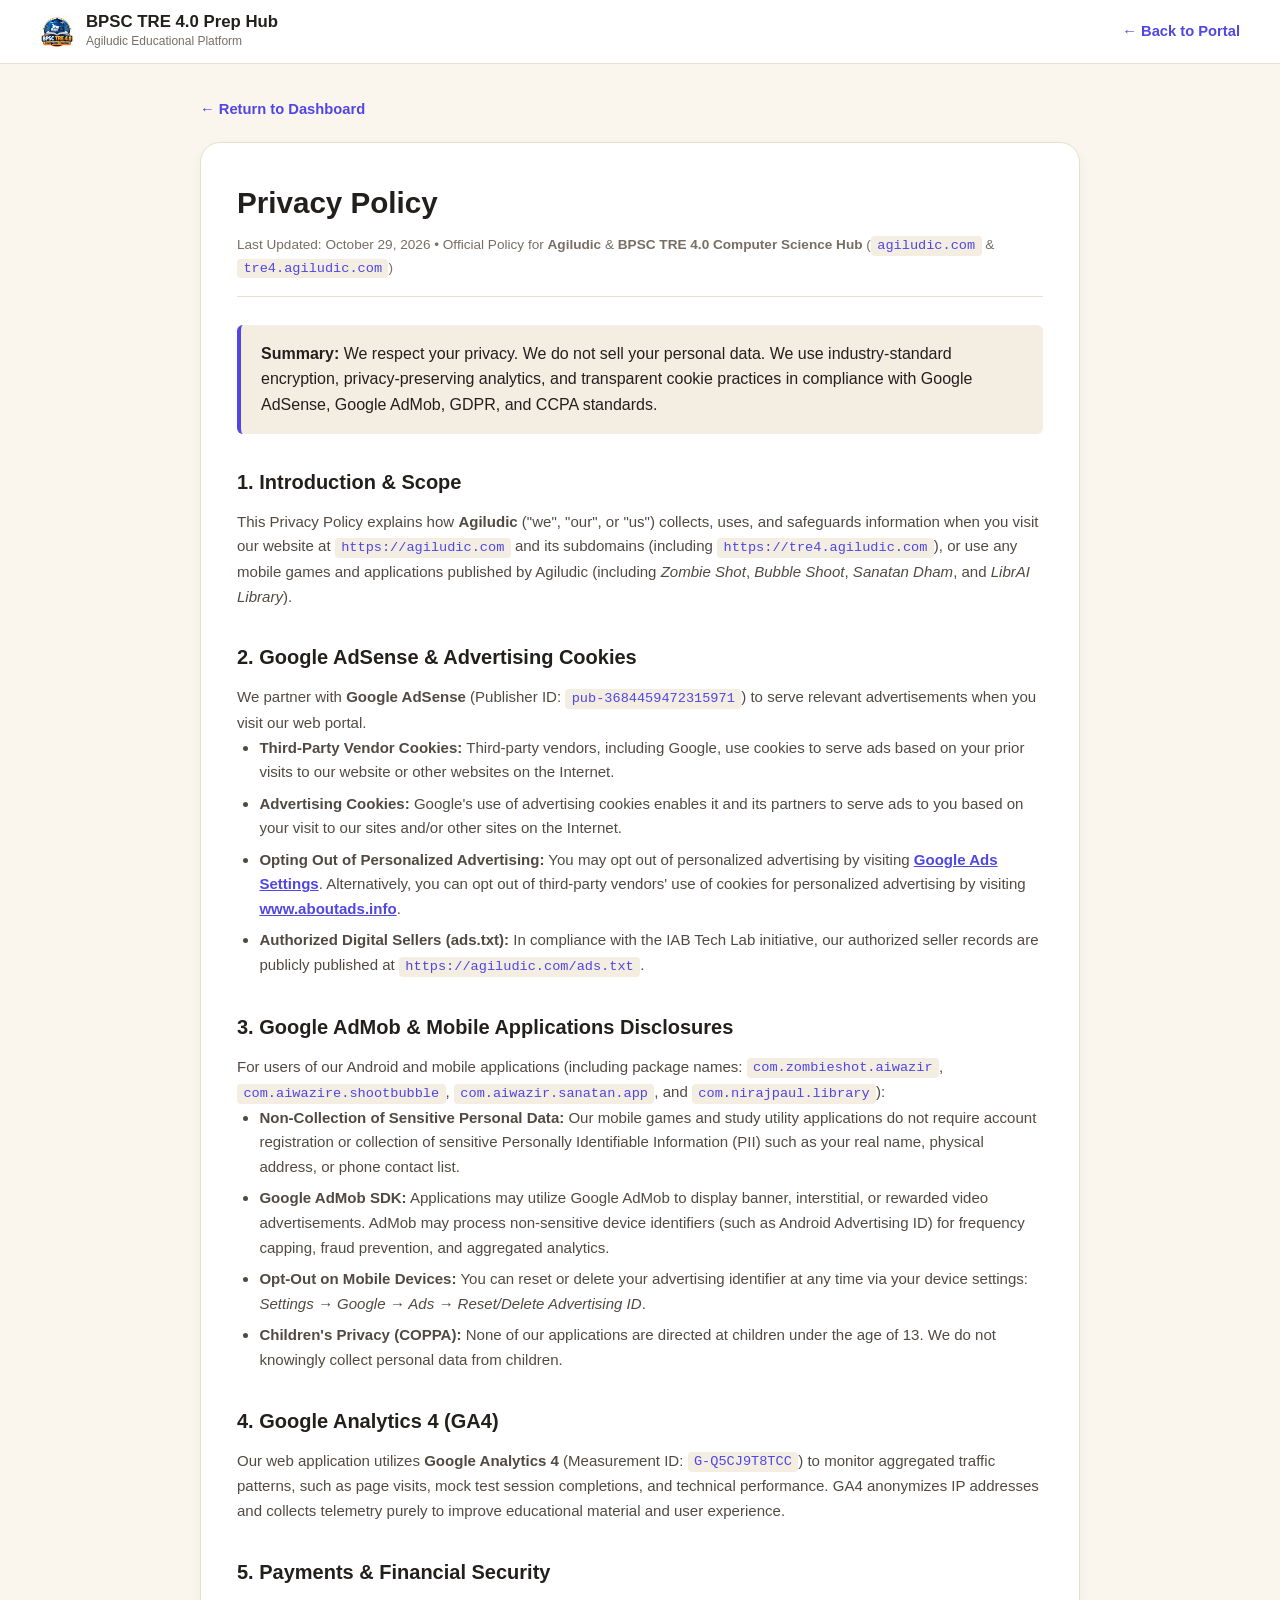
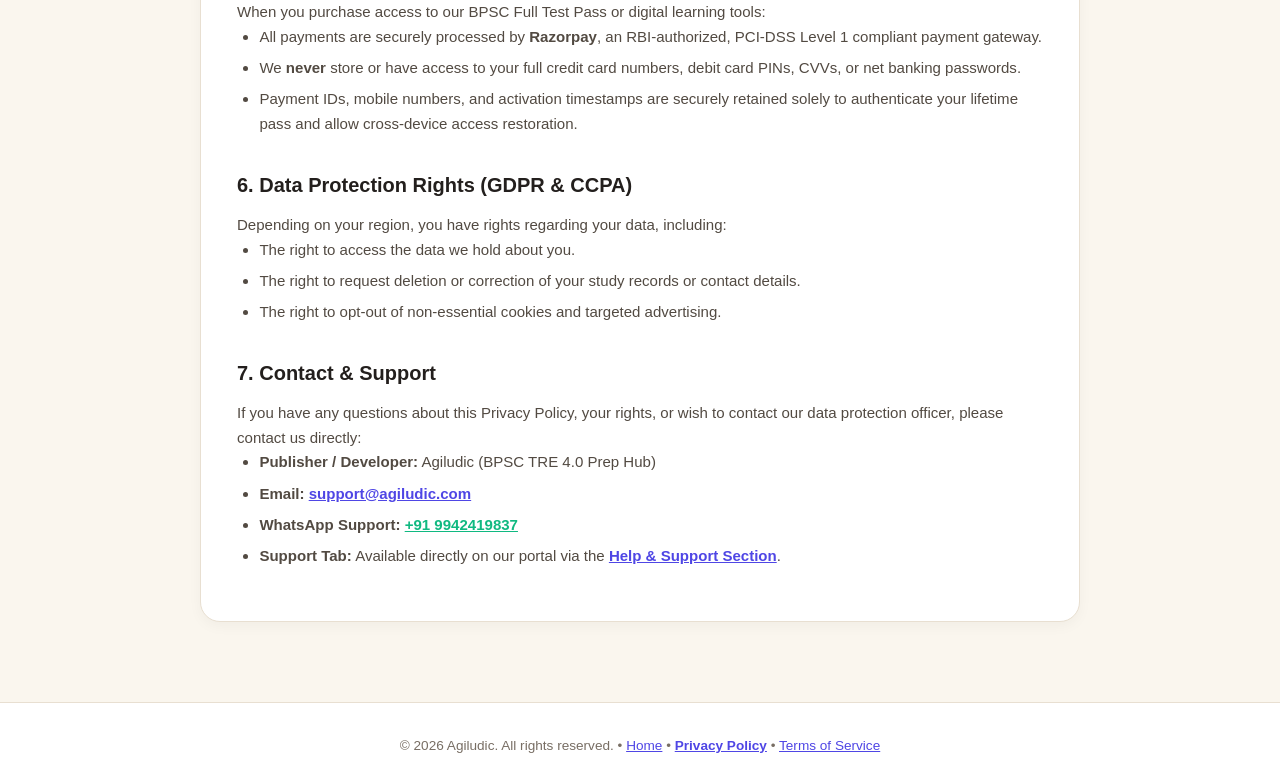
==== commit 2cd0e33c: "chore: remove app-ads.txt and footer link from website" ====
--- a/privacy.html
+++ b/privacy.html
@@ -161,7 +161,6 @@
         <li><strong>Non-Collection of Sensitive Personal Data:</strong> Our mobile games and study utility applications do not require account registration or collection of sensitive Personally Identifiable Information (PII) such as your real name, physical address, or phone contact list.</li>
         <li><strong>Google AdMob SDK:</strong> Applications may utilize Google AdMob to display banner, interstitial, or rewarded video advertisements. AdMob may process non-sensitive device identifiers (such as Android Advertising ID) for frequency capping, fraud prevention, and aggregated analytics.</li>
         <li><strong>Opt-Out on Mobile Devices:</strong> You can reset or delete your advertising identifier at any time via your device settings: <em>Settings &rarr; Google &rarr; Ads &rarr; Reset/Delete Advertising ID</em>.</li>
-        <li><strong>app-ads.txt:</strong> Our verified app seller declaration is published at <code>https://agiludic.com/app-ads.txt</code>.</li>
         <li><strong>Children's Privacy (COPPA):</strong> None of our applications are directed at children under the age of 13. We do not knowingly collect personal data from children.</li>
       </ul>
 
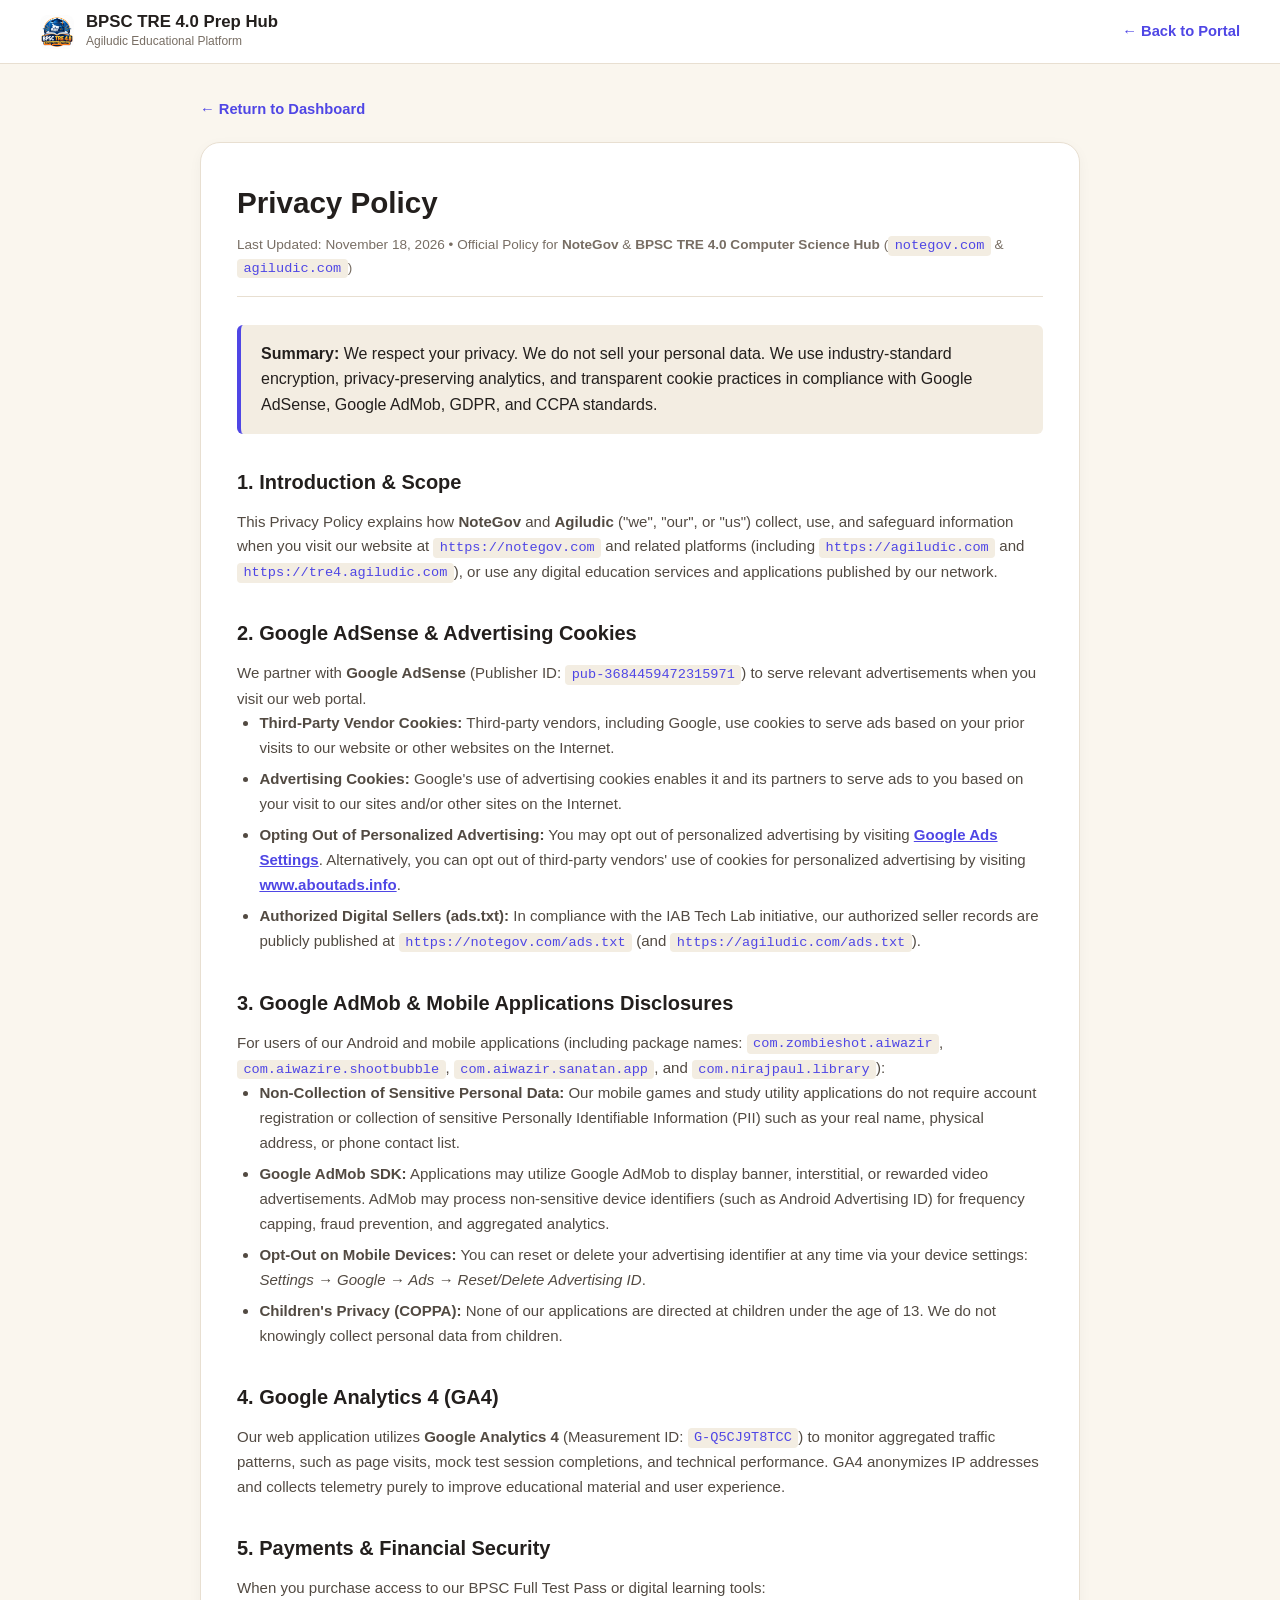
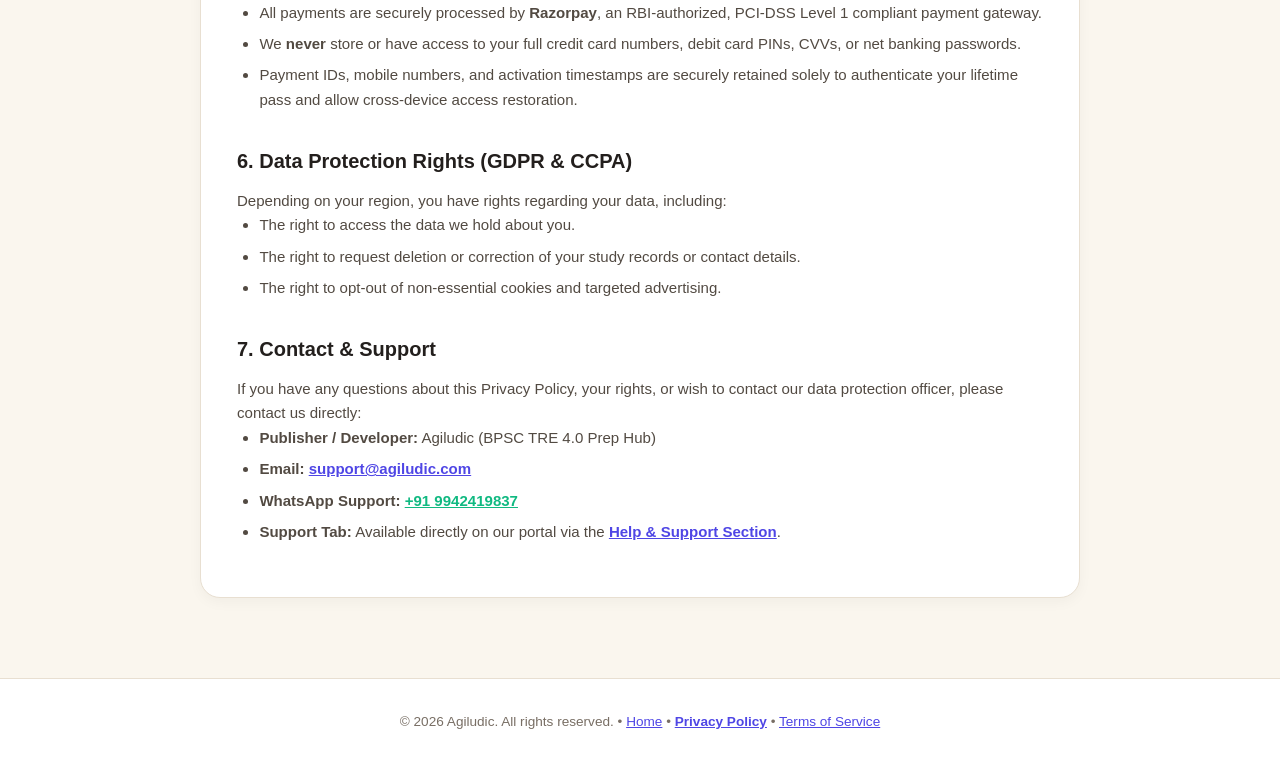
==== commit 174e6bf7: "feat(seo): configure notegov.com as primary domain for ads.txt, canonical URLs, sitemaps, and Razorp" ====
--- a/privacy.html
+++ b/privacy.html
@@ -6,7 +6,7 @@
   <title>Privacy Policy — BPSC TRE 4.0 Prep Hub & Agiludic</title>
   <meta name="description" content="Privacy Policy, Google AdSense, AdMob, GDPR, and cookie disclosures for BPSC TRE 4.0 Computer Science Hub and Agiludic digital platforms.">
   <meta name="robots" content="index, follow">
-  <link rel="canonical" href="https://tre4.agiludic.com/privacy.html">
+  <link rel="canonical" href="https://notegov.com/privacy.html">
 
   <!-- Google AdSense Verification Tag -->
   <script async src="https://pagead2.googlesyndication.com/pagead/js/adsbygoogle.js?client=ca-pub-3684459472315971"
@@ -23,6 +23,40 @@
 
   <link rel="icon" type="image/jpeg" href="assets/logo.jpg">
   <link rel="stylesheet" href="css/style.css">
+
+  <!-- Schema.org Structured Data (JSON-LD) -->
+  <script type="application/ld+json">
+  {
+    "@context": "https://schema.org",
+    "@graph": [
+      {
+        "@type": "WebPage",
+        "@id": "https://notegov.com/privacy.html#webpage",
+        "url": "https://notegov.com/privacy.html",
+        "name": "Privacy Policy — BPSC TRE 4.0 Prep Hub & Agiludic",
+        "description": "Privacy Policy, Google AdSense, AdMob, GDPR, and cookie disclosures for BPSC TRE 4.0 Computer Science Hub and Agiludic digital platforms."
+      },
+      {
+        "@type": "BreadcrumbList",
+        "@id": "https://notegov.com/privacy.html#breadcrumb",
+        "itemListElement": [
+          {
+            "@type": "ListItem",
+            "position": 1,
+            "name": "Home",
+            "item": "https://notegov.com/"
+          },
+          {
+            "@type": "ListItem",
+            "position": 2,
+            "name": "Privacy Policy",
+            "item": "https://notegov.com/privacy.html"
+          }
+        ]
+      }
+    ]
+  }
+  </script>
   <style>
     .legal-container {
       max-width: 920px;
@@ -114,7 +148,7 @@
   <header class="navbar" style="position: sticky; top: 0; z-index: 100; background: var(--bg-card); border-bottom: 1px solid var(--border-color); padding: 0.75rem 1.5rem;">
     <div style="max-width: 1200px; margin: 0 auto; display: flex; align-items: center; justify-content: space-between;">
       <a href="index.html" style="display: flex; align-items: center; gap: 0.75rem; text-decoration: none; color: var(--text-primary);">
-        <img src="assets/logo.jpg" alt="Logo" style="width: 34px; height: 34px; border-radius: 8px; object-fit: cover;">
+        <img src="assets/logo.jpg" alt="BPSC TRE 4.0 Computer Science Prep Hub Logo" width="34" height="34" loading="lazy" style="width: 34px; height: 34px; border-radius: 8px; object-fit: cover;">
         <div>
           <div style="font-weight: 800; font-size: 1.05rem; line-height: 1.2;">BPSC TRE 4.0 Prep Hub</div>
           <div style="font-size: 0.75rem; color: var(--text-muted);">Agiludic Educational Platform</div>
@@ -130,7 +164,7 @@
     <div class="legal-card">
       <h1>Privacy Policy</h1>
       <div class="meta">
-        Last Updated: October 29, 2026 • Official Policy for <strong>Agiludic</strong> &amp; <strong>BPSC TRE 4.0 Computer Science Hub</strong> (<code>agiludic.com</code> &amp; <code>tre4.agiludic.com</code>)
+        Last Updated: November 18, 2026 • Official Policy for <strong>NoteGov</strong> &amp; <strong>BPSC TRE 4.0 Computer Science Hub</strong> (<code>notegov.com</code> &amp; <code>agiludic.com</code>)
       </div>
 
       <div class="callout-box">
@@ -139,7 +173,7 @@
 
       <h2>1. Introduction &amp; Scope</h2>
       <p>
-        This Privacy Policy explains how <strong>Agiludic</strong> ("we", "our", or "us") collects, uses, and safeguards information when you visit our website at <code>https://agiludic.com</code> and its subdomains (including <code>https://tre4.agiludic.com</code>), or use any mobile games and applications published by Agiludic (including <em>Zombie Shot</em>, <em>Bubble Shoot</em>, <em>Sanatan Dham</em>, and <em>LibrAI Library</em>).
+        This Privacy Policy explains how <strong>NoteGov</strong> and <strong>Agiludic</strong> ("we", "our", or "us") collect, use, and safeguard information when you visit our website at <code>https://notegov.com</code> and related platforms (including <code>https://agiludic.com</code> and <code>https://tre4.agiludic.com</code>), or use any digital education services and applications published by our network.
       </p>
 
       <h2>2. Google AdSense &amp; Advertising Cookies</h2>
@@ -150,7 +184,7 @@
         <li><strong>Third-Party Vendor Cookies:</strong> Third-party vendors, including Google, use cookies to serve ads based on your prior visits to our website or other websites on the Internet.</li>
         <li><strong>Advertising Cookies:</strong> Google's use of advertising cookies enables it and its partners to serve ads to you based on your visit to our sites and/or other sites on the Internet.</li>
         <li><strong>Opting Out of Personalized Advertising:</strong> You may opt out of personalized advertising by visiting <a href="https://www.google.com/settings/ads" target="_blank" rel="noopener noreferrer" style="color:var(--accent-primary); font-weight:600;">Google Ads Settings</a>. Alternatively, you can opt out of third-party vendors' use of cookies for personalized advertising by visiting <a href="https://www.aboutads.info/choices/" target="_blank" rel="noopener noreferrer" style="color:var(--accent-primary); font-weight:600;">www.aboutads.info</a>.</li>
-        <li><strong>Authorized Digital Sellers (ads.txt):</strong> In compliance with the IAB Tech Lab initiative, our authorized seller records are publicly published at <code>https://agiludic.com/ads.txt</code>.</li>
+        <li><strong>Authorized Digital Sellers (ads.txt):</strong> In compliance with the IAB Tech Lab initiative, our authorized seller records are publicly published at <code>https://notegov.com/ads.txt</code> (and <code>https://agiludic.com/ads.txt</code>).</li>
       </ul>
 
       <h2>3. Google AdMob &amp; Mobile Applications Disclosures</h2>
--- a/css/style.css
+++ b/css/style.css
@@ -3146,33 +3146,93 @@
 
 .price-tag-ribbon {
   display: flex;
-  align-items: baseline;
+  flex-direction: column;
+  align-items: center;
+  justify-content: center;
+  gap: 0.5rem;
+  margin: 1.25rem 0 1.5rem 0;
+}
+
+.price-tag-row {
+  display: inline-flex;
+  align-items: center;
   justify-content: center;
   gap: 0.75rem;
-  margin: 1.25rem 0;
+  flex-wrap: wrap;
 }
 
 .current-price {
-  font-size: 2.75rem;
+  font-size: 2.85rem;
   font-weight: 900;
   color: #10b981;
   line-height: 1;
 }
 
 .original-price {
-  font-size: 1.25rem;
+  font-size: 1.45rem;
+  font-weight: 700;
   color: var(--text-muted);
   text-decoration: line-through;
-}
-
-.discount-badge {
-  background: rgba(239, 68, 68, 0.15);
-  color: #ef4444;
-  border: 1px solid rgba(239, 68, 68, 0.35);
-  font-size: 0.75rem;
-  font-weight: 700;
-  padding: 0.2rem 0.5rem;
-  border-radius: var(--radius-sm);
+  opacity: 0.85;
+}
+
+.discount-badge,
+.discount-sticker-badge {
+  background: linear-gradient(135deg, #ef4444, #dc2626);
+  color: #ffffff;
+  border: 1px solid rgba(239, 68, 68, 0.4);
+  font-size: 0.85rem;
+  font-weight: 900;
+  padding: 0.35rem 0.75rem;
+  border-radius: 6px;
+  box-shadow: 0 4px 12px rgba(239, 68, 68, 0.4);
+  letter-spacing: 0.5px;
+  text-transform: uppercase;
+  display: inline-flex;
+  align-items: center;
+  gap: 0.35rem;
+  animation: pulseBadge 2.2s infinite ease-in-out;
+  transform: rotate(-2deg);
+}
+
+.discount-sticker-pill {
+  background: #dc2626;
+  color: #ffffff !important;
+  font-weight: 900;
+  font-size: 0.68rem;
+  padding: 2px 6px;
+  border-radius: 4px;
+  box-shadow: 0 2px 5px rgba(220, 38, 38, 0.35);
+  letter-spacing: 0.3px;
+  text-transform: uppercase;
+  display: inline-block;
+  vertical-align: middle;
+  line-height: 1.2;
+}
+
+.limited-launch-pass-tag {
+  display: inline-flex;
+  align-items: center;
+  gap: 0.4rem;
+  background: rgba(245, 158, 11, 0.15);
+  border: 1px solid rgba(245, 158, 11, 0.45);
+  color: #d97706;
+  font-size: 0.82rem;
+  font-weight: 800;
+  padding: 0.3rem 0.85rem;
+  border-radius: 20px;
+  letter-spacing: 0.03em;
+  text-transform: uppercase;
+}
+
+[data-theme="dark"] .limited-launch-pass-tag {
+  color: #fbbf24;
+  border-color: rgba(251, 191, 36, 0.4);
+}
+
+@keyframes pulseBadge {
+  0%, 100% { transform: rotate(-2deg) scale(1); }
+  50% { transform: rotate(-2deg) scale(1.06); }
 }
 
 .paywall-features-list {
